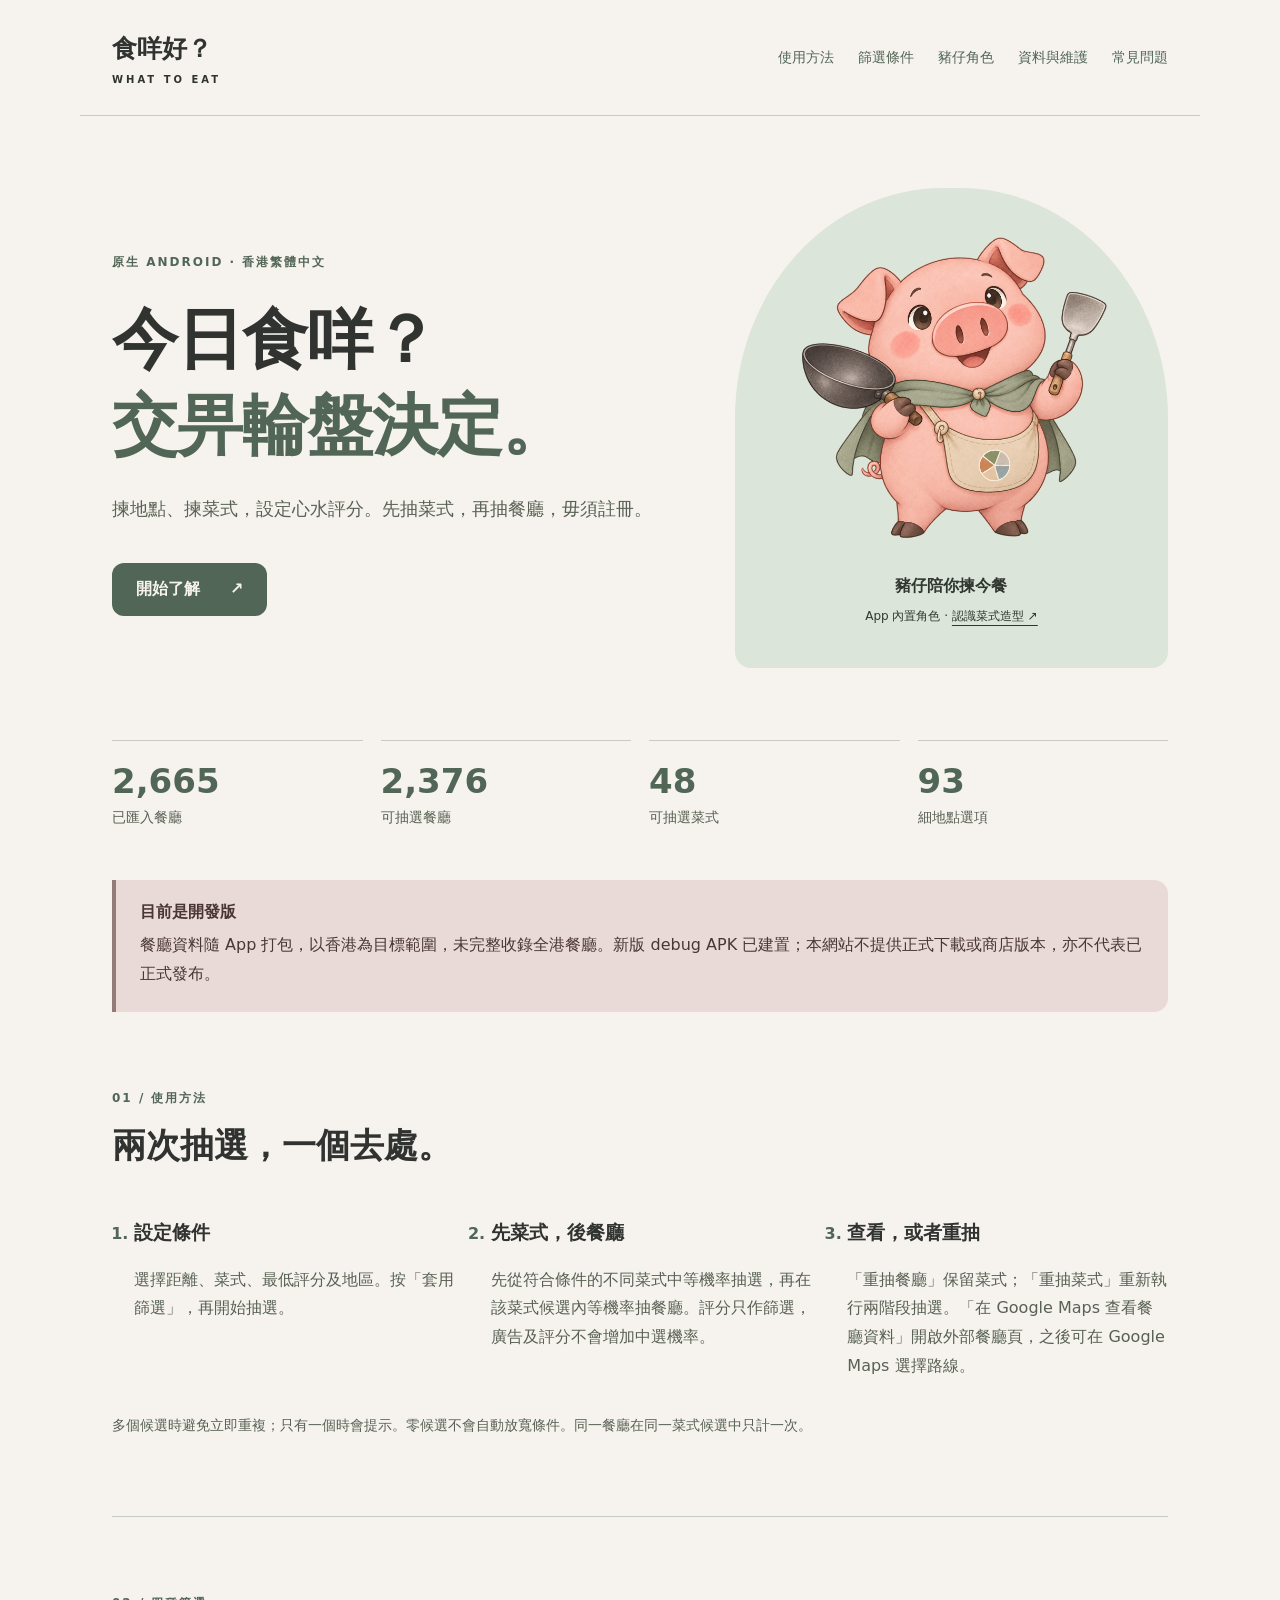
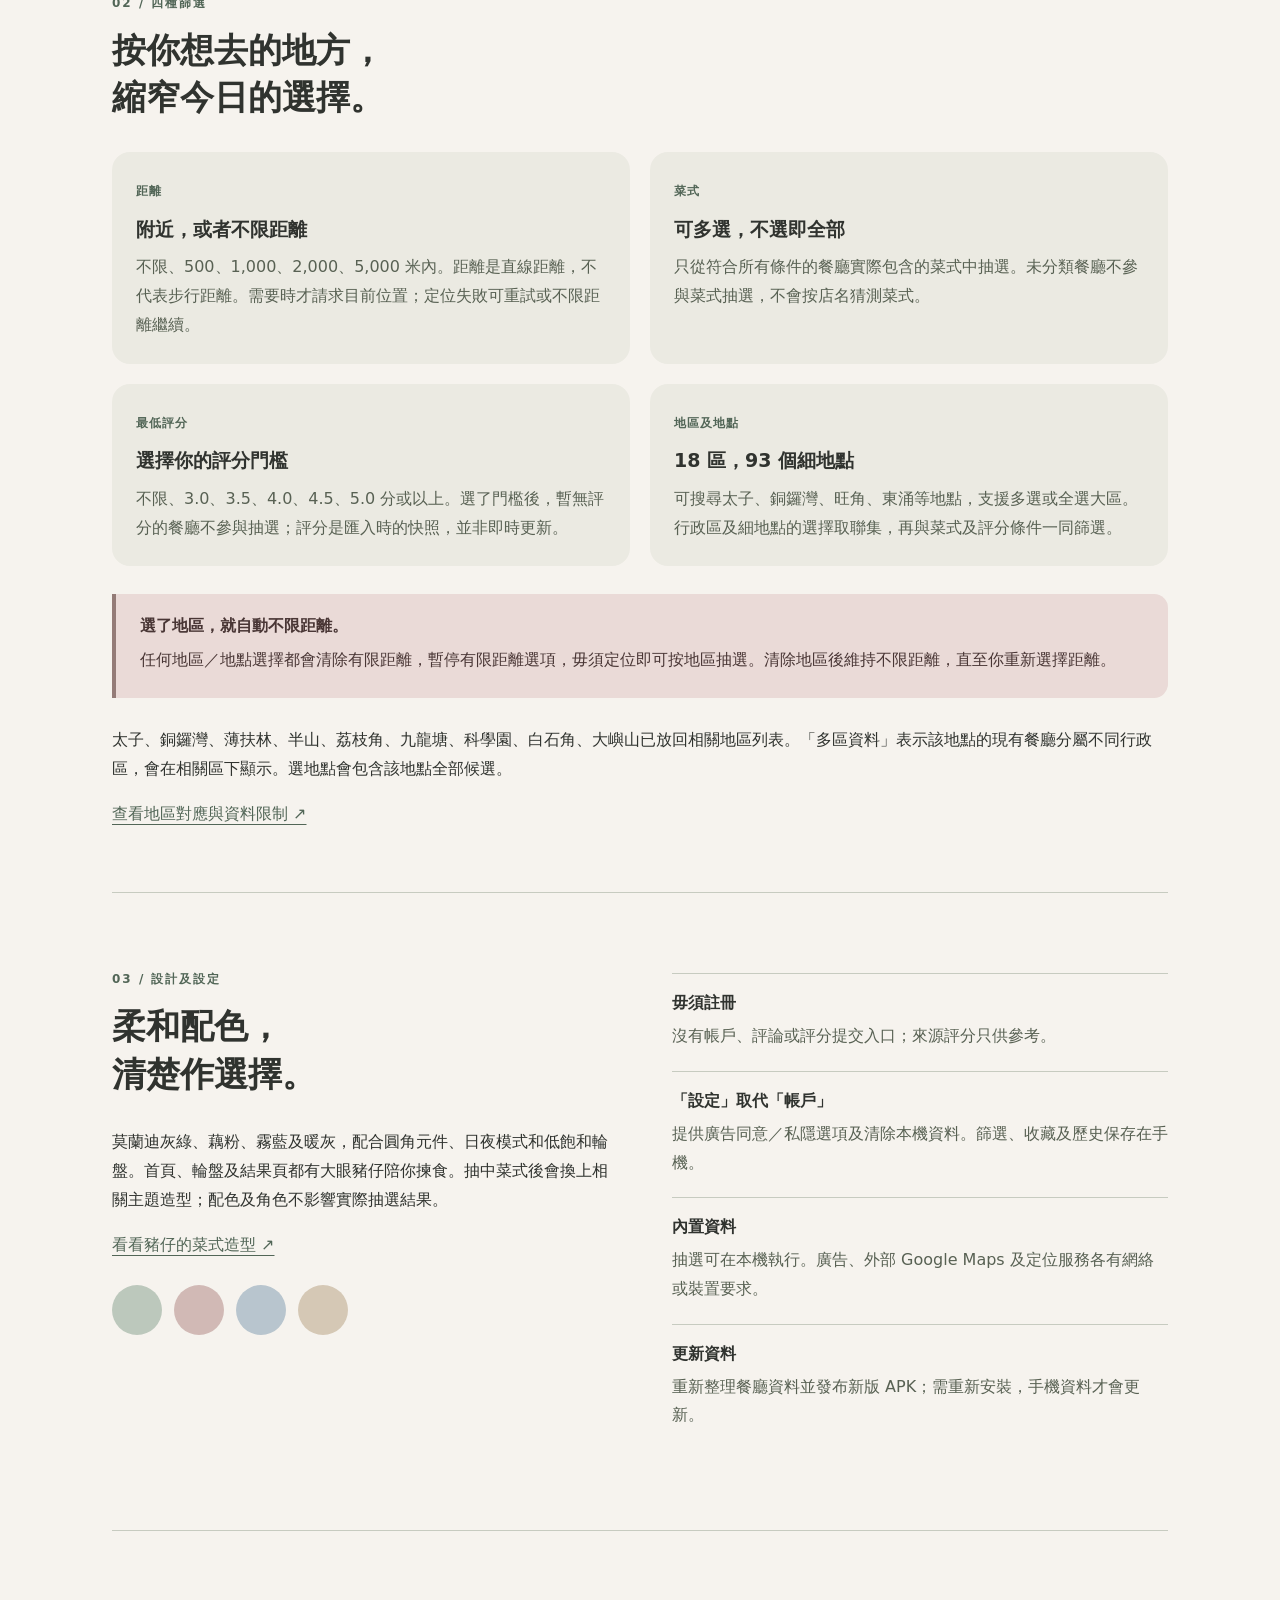
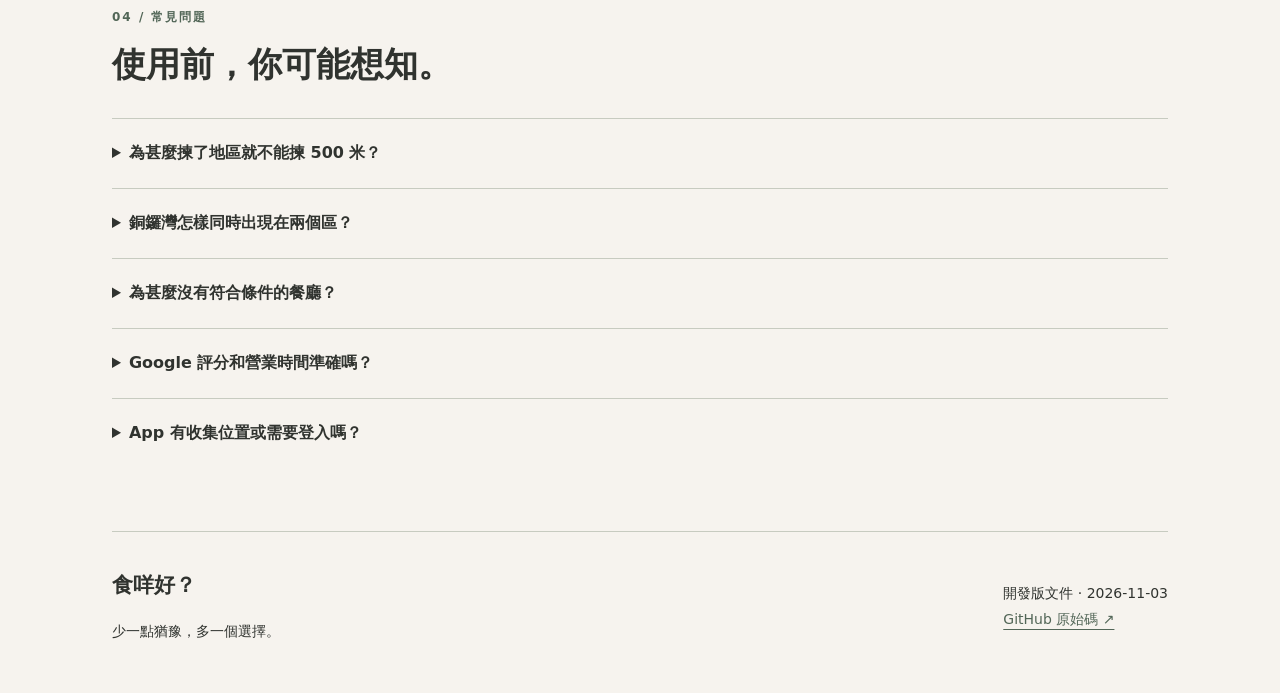
==== docs/index.html @ a0ebd597 "Add cuisine pig mascot and update app documentation site" ====
<!doctype html>
<html lang="zh-HK"><head><meta charset="utf-8"><meta name="viewport" content="width=device-width,initial-scale=1"><meta name="color-scheme" content="light dark"><meta name="description" content="食咩好？Android 餐廳抽選 App：篩選、地區選擇、資料來源與更新指南。"><title>App 使用說明｜食咩好？</title><link rel="stylesheet" href="style.css"></head>
<body><a class="skip" href="#main">跳至內容</a><header><a class="brand" href="index.html">食咩好？<small>WHAT TO EAT</small></a><nav aria-label="主選單"><a href="index.html#guide">使用方法</a><a href="index.html#filters">篩選條件</a><a href="mascot.html">豬仔角色</a><a href="data.html">資料與維護</a><a href="index.html#faq">常見問題</a></nav></header><main id="main"><section class="hero"><div><p class="eyebrow">原生 ANDROID · 香港繁體中文</p><h1>今日食咩？<br><span>交畀輪盤決定。</span></h1><p class="lead">揀地點、揀菜式，設定心水評分。先抽菜式，再抽餐廳，毋須註冊。</p><a class="button" href="#guide">開始了解 <span aria-hidden="true">↗</span></a></div><aside class="illustration"><img class="hero-mascot" src="assets/mascot-base.png" width="1254" height="1254" alt="大眼豬仔披着灰綠披肩，拿着鑊和鑊鏟"><p>豬仔陪你揀今餐</p><small>App 內置角色 · <a href="mascot.html">認識菜式造型 ↗</a></small></aside></section><div class="metrics" aria-label="目前內置資料統計"><div><strong>2,665</strong><span>已匯入餐廳</span></div><div><strong>2,376</strong><span>可抽選餐廳</span></div><div><strong>48</strong><span>可抽選菜式</span></div><div><strong>93</strong><span>細地點選項</span></div></div>
<div class="notice" role="note"><strong>目前是開發版</strong><p>餐廳資料隨 App 打包，以香港為目標範圍，未完整收錄全港餐廳。新版 debug APK 已建置；本網站不提供正式下載或商店版本，亦不代表已正式發布。</p></div>
<section id="guide"><p class="eyebrow">01 / 使用方法</p><h2>兩次抽選，一個去處。</h2><ol class="steps"><li><h3>設定條件</h3><p>選擇距離、菜式、最低評分及地區。按「套用篩選」，再開始抽選。</p></li><li><h3>先菜式，後餐廳</h3><p>先從符合條件的不同菜式中等機率抽選，再在該菜式候選內等機率抽餐廳。評分只作篩選，廣告及評分不會增加中選機率。</p></li><li><h3>查看，或者重抽</h3><p>「重抽餐廳」保留菜式；「重抽菜式」重新執行兩階段抽選。「在 Google Maps 查看餐廳資料」開啟外部餐廳頁，之後可在 Google Maps 選擇路線。</p></li></ol><p class="muted">多個候選時避免立即重複；只有一個時會提示。零候選不會自動放寬條件。同一餐廳在同一菜式候選中只計一次。</p></section>
<section id="filters"><p class="eyebrow">02 / 四種篩選</p><h2>按你想去的地方，<br>縮窄今日的選擇。</h2><div class="cards"><article><span class="tag">距離</span><h3>附近，或者不限距離</h3><p>不限、500、1,000、2,000、5,000 米內。距離是直線距離，不代表步行距離。需要時才請求目前位置；定位失敗可重試或不限距離繼續。</p></article><article><span class="tag">菜式</span><h3>可多選，不選即全部</h3><p>只從符合所有條件的餐廳實際包含的菜式中抽選。未分類餐廳不參與菜式抽選，不會按店名猜測菜式。</p></article><article><span class="tag">最低評分</span><h3>選擇你的評分門檻</h3><p>不限、3.0、3.5、4.0、4.5、5.0 分或以上。選了門檻後，暫無評分的餐廳不參與抽選；評分是匯入時的快照，並非即時更新。</p></article><article><span class="tag">地區及地點</span><h3>18 區，93 個細地點</h3><p>可搜尋太子、銅鑼灣、旺角、東涌等地點，支援多選或全選大區。行政區及細地點的選擇取聯集，再與菜式及評分條件一同篩選。</p></article></div><div class="callout"><strong>選了地區，就自動不限距離。</strong><p>任何地區／地點選擇都會清除有限距離，暫停有限距離選項，毋須定位即可按地區抽選。清除地區後維持不限距離，直至你重新選擇距離。</p></div><p>太子、銅鑼灣、薄扶林、半山、荔枝角、九龍塘、科學園、白石角、大嶼山已放回相關地區列表。「多區資料」表示該地點的現有餐廳分屬不同行政區，會在相關區下顯示。選地點會包含該地點全部候選。</p><a href="data.html#districts">查看地區對應與資料限制 ↗</a></section>
<section class="split"><div><p class="eyebrow">03 / 設計及設定</p><h2>柔和配色，<br>清楚作選擇。</h2><p>莫蘭迪灰綠、藕粉、霧藍及暖灰，配合圓角元件、日夜模式和低飽和輪盤。首頁、輪盤及結果頁都有大眼豬仔陪你揀食。抽中菜式後會換上相關主題造型；配色及角色不影響實際抽選結果。</p><a href="mascot.html">看看豬仔的菜式造型 ↗</a><div class="swatches" aria-label="灰綠、藕粉、霧藍、暖灰配色"><span></span><span></span><span></span><span></span></div></div><dl><dt>毋須註冊</dt><dd>沒有帳戶、評論或評分提交入口；來源評分只供參考。</dd><dt>「設定」取代「帳戶」</dt><dd>提供廣告同意／私隱選項及清除本機資料。篩選、收藏及歷史保存在手機。</dd><dt>內置資料</dt><dd>抽選可在本機執行。廣告、外部 Google Maps 及定位服務各有網絡或裝置要求。</dd><dt>更新資料</dt><dd>重新整理餐廳資料並發布新版 APK；需重新安裝，手機資料才會更新。</dd></dl></section>
<section id="faq"><p class="eyebrow">04 / 常見問題</p><h2>使用前，你可能想知。</h2><details><summary>為甚麼揀了地區就不能揀 500 米？</summary><p>地區選擇代表你想在指定地點找餐廳，未必在目前位置附近。因此 App 自動不限距離；清除所有地區後，可重新選擇有限距離。</p></details><details><summary>銅鑼灣怎樣同時出現在兩個區？</summary><p>行政區按每間餐廳的來源座標及官方邊界分類，地點名稱則保留來源標記。本批銅鑼灣資料在灣仔區及東區均有記錄。選「銅鑼灣」包含兩區中標為該地點的候選；來源座標及標記仍可能有誤。</p></details><details><summary>為甚麼沒有符合條件的餐廳？</summary><p>可調整菜式、評分或地區；沒有選地區時也可調整距離。未分類、明確停業及不符合條件的餐廳不參與抽選，App 不會自行放寬條件。</p></details><details><summary>Google 評分和營業時間準確嗎？</summary><p>評分是來源資料的快照，並非即時評分。營業時間目前未整理，顯示「未知」；未知不等於已關門。明確停業的餐廳不參與抽選。</p></details><details><summary>App 有收集位置或需要登入嗎？</summary><p>毋須登入。有限距離使用裝置目前位置在本機篩選，不傳送到 Supabase。AdMob 及外部 Google Maps 有其自身私隱流程；正式發布前仍需完善營運者、聯絡資料及私隱政策。</p></details></section></main>
<footer><div><strong>食咩好？</strong><p>少一點猶豫，多一個選擇。</p></div><p>開發版文件 · 2026-11-03<br><a href="https://github.com/derekwong713/Android-app---What-to-eat">GitHub 原始碼 ↗</a></p></footer></body></html>
---- docs/style.css ----
:root{color-scheme:light dark;--ink:#30332f;--paper:#f6f3ee;--green:#526657;--muted:#586153;--line:#c7cbc0;--card:#ebeae2;--rose:#eadad7;--rose-ink:#493635}*{box-sizing:border-box}html{scroll-behavior:smooth;scroll-padding-top:28px}body{margin:0;background:var(--paper);color:var(--ink);font-family:system-ui,-apple-system,"Microsoft JhengHei",sans-serif;line-height:1.8}a{color:var(--green);text-underline-offset:5px}header,main,footer{max-width:1120px;margin:auto;padding:0 32px}header{display:flex;align-items:center;justify-content:space-between;gap:24px;padding-top:26px;padding-bottom:26px;border-bottom:1px solid var(--line)}.brand{text-decoration:none;font-size:25px;font-weight:800;color:var(--ink)}.brand small{display:block;font-size:10px;letter-spacing:3px}nav{display:flex;flex-wrap:wrap;gap:24px}nav a{font-size:14px;text-decoration:none}nav a:hover{text-decoration:underline}.hero{display:grid;grid-template-columns:1.3fr 1fr;gap:60px;align-items:center;padding:72px 0}.hero.compact{display:block;max-width:900px;padding-bottom:40px}.eyebrow{font-size:12px;font-weight:700;letter-spacing:2px;color:var(--green)}h1{font-size:clamp(38px,5.5vw,66px);line-height:1.3;letter-spacing:-1px;margin:24px 0}h1 span{color:var(--green)}.lead{max-width:620px;font-size:18px;color:var(--muted)}.button{display:inline-flex;gap:30px;background:var(--green);color:var(--paper);padding:12px 24px;border-radius:12px;text-decoration:none;margin-top:20px;font-weight:600}.illustration{background:#dce5d9;border-radius:48% 48% 16px 16px;padding:38px 20px;text-align:center;color:#303630}.disc{width:220px;height:220px;max-width:100%;margin:auto;border:12px solid #f6f3ee;border-radius:50%;background:conic-gradient(#bcc8bc 0 90deg,#d1b9b5 90deg 180deg,#b8c5ce 180deg 270deg,#d5c8b5 270deg);display:flex;align-items:center;justify-content:center;gap:14px;box-shadow:0 8px 0 #c7cbc0}.disc strong{background:#f6f3ee;border-radius:50%;width:70px;height:70px;font-size:40px}.disc span{font-size:13px;font-weight:700}.illustration p{font-weight:700;margin-bottom:0}.illustration small{font-size:12px}.muted{color:var(--muted);font-size:14px}.notice,.callout{border-left:4px solid #947b77;background:var(--rose);color:var(--rose-ink);padding:18px 24px;border-radius:0 14px 14px 0}.notice p,.callout p{margin:5px 0}.callout{margin:28px 0}.metrics{display:grid;grid-template-columns:repeat(4,1fr);gap:18px;margin:0 0 30px}.metrics>div{border-top:1px solid var(--line);padding:18px 0}.metrics strong{display:block;font-size:34px;line-height:1.3;color:var(--green);font-variant-numeric:tabular-nums}.metrics span{color:var(--muted);font-size:14px}section:not(.hero){padding:64px 0;border-bottom:1px solid var(--line)}h2{font-size:34px;line-height:1.4;margin:12px 0 30px}h3{font-size:19px;line-height:1.5}.steps{display:grid;grid-template-columns:repeat(3,1fr);gap:36px;padding-left:22px}.steps li::marker{color:var(--green);font-weight:800}.steps p{color:var(--muted)}.split{display:grid;grid-template-columns:1fr 1fr;gap:64px}dt{font-weight:700;border-top:1px solid var(--line);padding-top:15px}dd{margin:4px 0 20px;color:var(--muted)}.cards{display:grid;grid-template-columns:repeat(2,minmax(0,1fr));gap:20px}.cards article{background:var(--card);border-radius:18px;padding:24px}.cards h3{margin:10px 0}.cards p{margin:0;color:var(--muted)}.tag{font-size:12px;font-weight:700;color:var(--green);letter-spacing:1px}.workflow{padding-left:24px}.workflow li{padding-left:12px;margin:24px 0}.workflow p{margin:8px 0}pre{background:#2a302a;color:#e2e4db;padding:20px;border-radius:12px;overflow:auto;font-size:13px}code{overflow-wrap:anywhere}pre code{overflow-wrap:normal}.links{display:flex;gap:28px;flex-wrap:wrap;margin-top:20px}details{border-top:1px solid var(--line);padding:20px 0}summary{font-weight:650;cursor:pointer}details p{max-width:850px;color:var(--muted)}details h3{margin-bottom:5px}.table-wrap{overflow:auto}table{width:100%;border-collapse:collapse;text-align:left;margin:22px 0}caption{text-align:left;color:var(--muted);padding-bottom:12px}td,th{border-bottom:1px solid var(--line);padding:14px 16px;vertical-align:top}thead th{background:var(--card)}tbody th{font-weight:600;white-space:nowrap}.swatches{display:flex;gap:12px;margin:26px 0}.swatches span{width:50px;height:50px;border-radius:50%;background:#bcc8bc}.swatches span:nth-child(2){background:#d1b9b5}.swatches span:nth-child(3){background:#b8c5ce}.swatches span:nth-child(4){background:#d5c8b5}footer{display:flex;justify-content:space-between;gap:24px;padding-top:35px;padding-bottom:35px;font-size:14px}footer strong{font-size:21px}a:focus-visible,summary:focus-visible{outline:3px solid var(--green);outline-offset:6px}.skip{position:absolute;left:20px;top:-80px;background:var(--paper);padding:10px}.skip:focus{top:5px}@media(prefers-color-scheme:dark){:root{--ink:#e2e4db;--paper:#1f2420;--green:#b5c7b5;--muted:#bbc4b6;--line:#434b42;--card:#2a302a;--rose:#5c4443;--rose-ink:#eadad7}.button{color:#23382a}}@media(max-width:700px){header,main,footer{padding-left:22px;padding-right:22px}header{align-items:flex-start;flex-direction:column}nav{gap:16px}.hero{grid-template-columns:1fr;padding:40px 0;gap:30px}.illustration{max-width:350px;width:100%;justify-self:center}.steps,.split,.cards{grid-template-columns:1fr;gap:20px}.metrics{grid-template-columns:repeat(2,1fr);gap:12px}section:not(.hero){padding:40px 0}h2{font-size:29px}td,th{padding:12px 8px}footer{flex-wrap:wrap}}@media(prefers-reduced-motion:reduce){html{scroll-behavior:auto}}

.hero-mascot{display:block;width:100%;height:auto;max-width:330px;margin:auto}.illustration a{color:inherit}.mascot-intro{display:grid;grid-template-columns:minmax(220px,.8fr) 1.2fr;gap:48px;align-items:center}.mascot-intro>img{width:100%;height:auto;max-width:400px;justify-self:center}.mascot-gallery{display:grid;grid-template-columns:repeat(3,minmax(0,1fr));gap:20px}.mascot-gallery figure{margin:0;background:var(--card);padding:20px;border-radius:20px}.mascot-gallery img{display:block;width:100%;height:auto}.mascot-gallery figcaption{padding-top:20px}.mascot-gallery strong,.mascot-gallery span{display:block}.mascot-gallery span{color:var(--muted);font-size:14px}@media(max-width:700px){.mascot-intro{grid-template-columns:1fr;gap:20px}.mascot-intro>img{max-width:280px}.mascot-gallery{grid-template-columns:1fr}.mascot-gallery img{max-width:280px;margin:auto}}
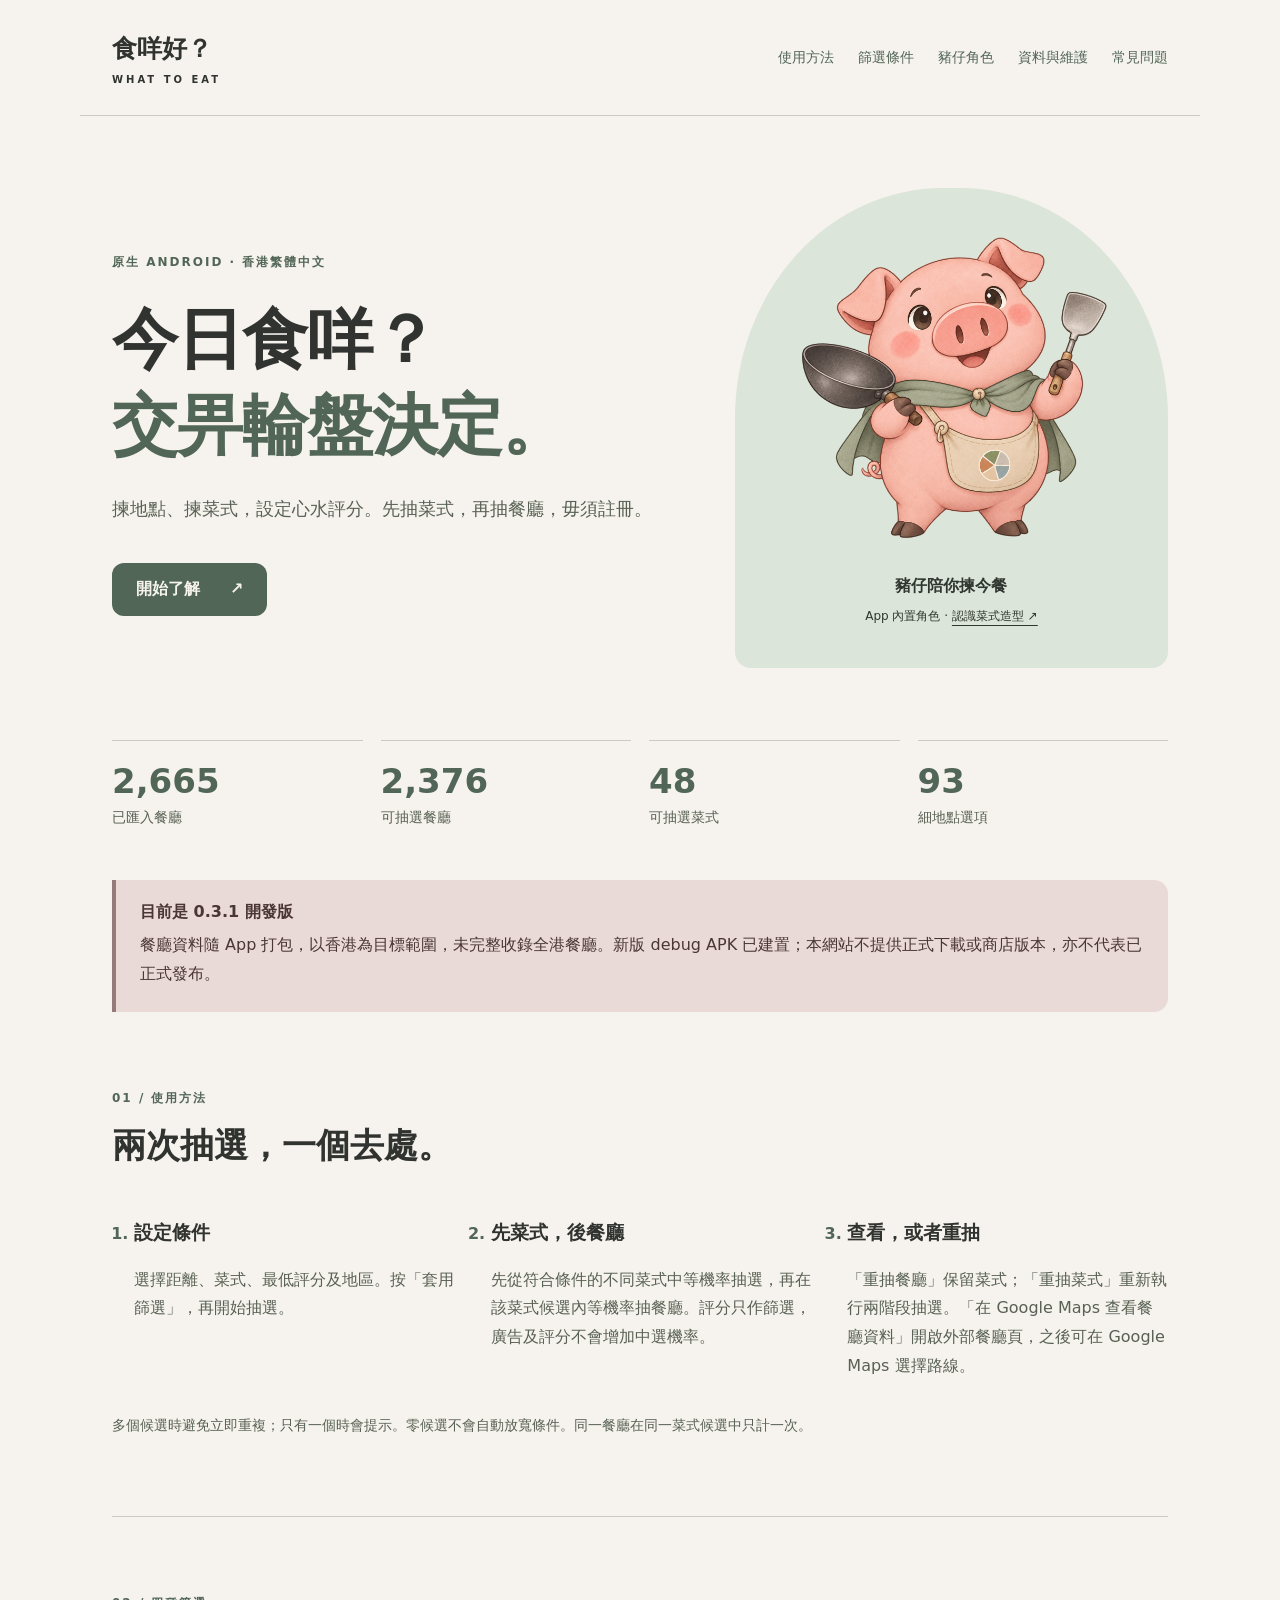
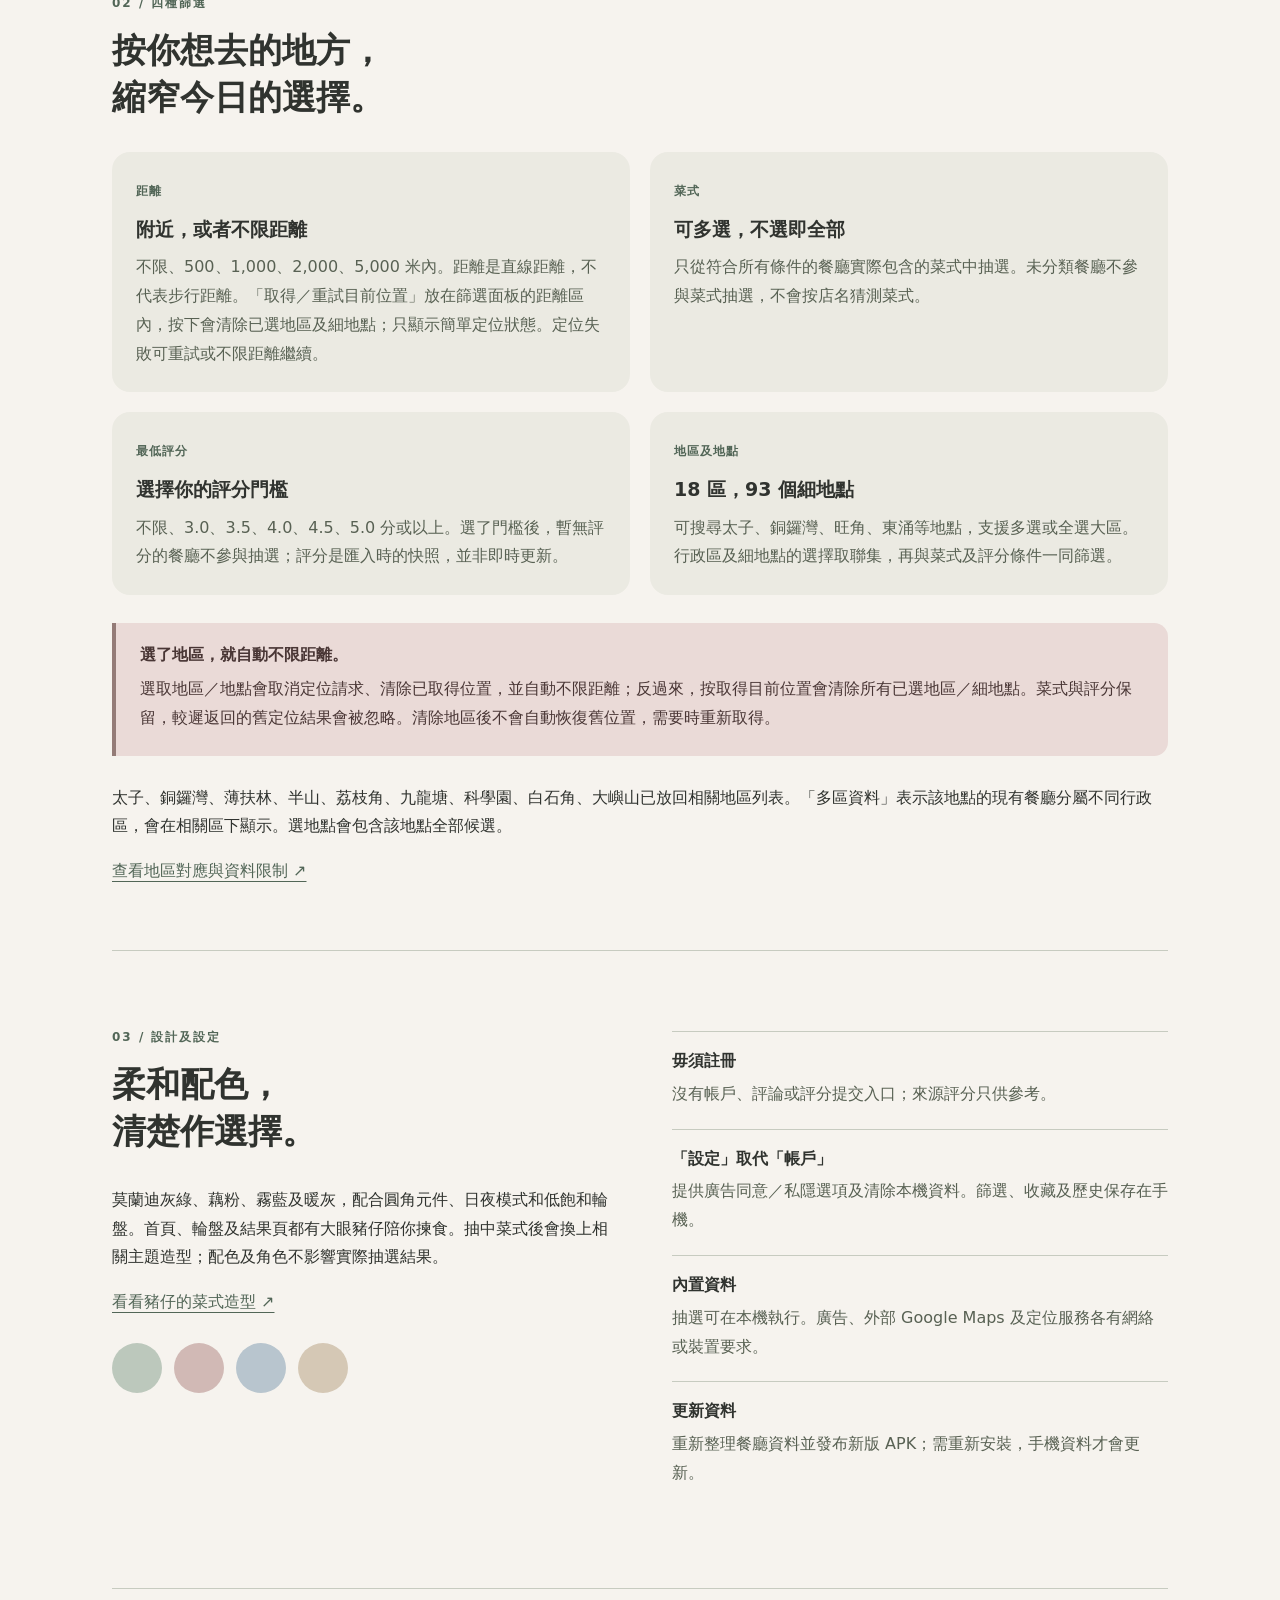
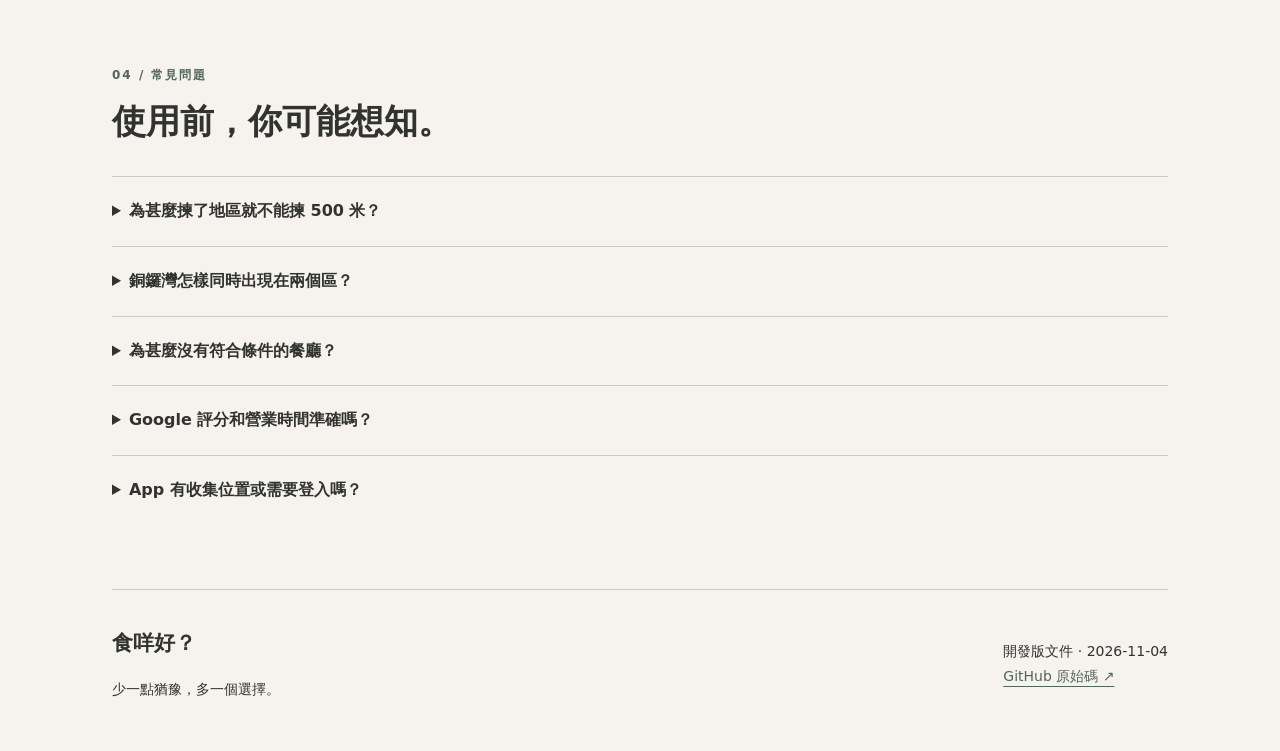
==== commit 26aff09b: "Integrate animated mascots and exclusive location filters with docs" ====
--- a/docs/index.html
+++ b/docs/index.html
@@ -1,9 +1,9 @@
 <!doctype html>
 <html lang="zh-HK"><head><meta charset="utf-8"><meta name="viewport" content="width=device-width,initial-scale=1"><meta name="color-scheme" content="light dark"><meta name="description" content="食咩好？Android 餐廳抽選 App：篩選、地區選擇、資料來源與更新指南。"><title>App 使用說明｜食咩好？</title><link rel="stylesheet" href="style.css"></head>
 <body><a class="skip" href="#main">跳至內容</a><header><a class="brand" href="index.html">食咩好？<small>WHAT TO EAT</small></a><nav aria-label="主選單"><a href="index.html#guide">使用方法</a><a href="index.html#filters">篩選條件</a><a href="mascot.html">豬仔角色</a><a href="data.html">資料與維護</a><a href="index.html#faq">常見問題</a></nav></header><main id="main"><section class="hero"><div><p class="eyebrow">原生 ANDROID · 香港繁體中文</p><h1>今日食咩？<br><span>交畀輪盤決定。</span></h1><p class="lead">揀地點、揀菜式，設定心水評分。先抽菜式，再抽餐廳，毋須註冊。</p><a class="button" href="#guide">開始了解 <span aria-hidden="true">↗</span></a></div><aside class="illustration"><img class="hero-mascot" src="assets/mascot-base.png" width="1254" height="1254" alt="大眼豬仔披着灰綠披肩，拿着鑊和鑊鏟"><p>豬仔陪你揀今餐</p><small>App 內置角色 · <a href="mascot.html">認識菜式造型 ↗</a></small></aside></section><div class="metrics" aria-label="目前內置資料統計"><div><strong>2,665</strong><span>已匯入餐廳</span></div><div><strong>2,376</strong><span>可抽選餐廳</span></div><div><strong>48</strong><span>可抽選菜式</span></div><div><strong>93</strong><span>細地點選項</span></div></div>
-<div class="notice" role="note"><strong>目前是開發版</strong><p>餐廳資料隨 App 打包，以香港為目標範圍，未完整收錄全港餐廳。新版 debug APK 已建置；本網站不提供正式下載或商店版本，亦不代表已正式發布。</p></div>
+<div class="notice" role="note"><strong>目前是 0.3.1 開發版</strong><p>餐廳資料隨 App 打包，以香港為目標範圍，未完整收錄全港餐廳。新版 debug APK 已建置；本網站不提供正式下載或商店版本，亦不代表已正式發布。</p></div>
 <section id="guide"><p class="eyebrow">01 / 使用方法</p><h2>兩次抽選，一個去處。</h2><ol class="steps"><li><h3>設定條件</h3><p>選擇距離、菜式、最低評分及地區。按「套用篩選」，再開始抽選。</p></li><li><h3>先菜式，後餐廳</h3><p>先從符合條件的不同菜式中等機率抽選，再在該菜式候選內等機率抽餐廳。評分只作篩選，廣告及評分不會增加中選機率。</p></li><li><h3>查看，或者重抽</h3><p>「重抽餐廳」保留菜式；「重抽菜式」重新執行兩階段抽選。「在 Google Maps 查看餐廳資料」開啟外部餐廳頁，之後可在 Google Maps 選擇路線。</p></li></ol><p class="muted">多個候選時避免立即重複；只有一個時會提示。零候選不會自動放寬條件。同一餐廳在同一菜式候選中只計一次。</p></section>
-<section id="filters"><p class="eyebrow">02 / 四種篩選</p><h2>按你想去的地方，<br>縮窄今日的選擇。</h2><div class="cards"><article><span class="tag">距離</span><h3>附近，或者不限距離</h3><p>不限、500、1,000、2,000、5,000 米內。距離是直線距離，不代表步行距離。需要時才請求目前位置；定位失敗可重試或不限距離繼續。</p></article><article><span class="tag">菜式</span><h3>可多選，不選即全部</h3><p>只從符合所有條件的餐廳實際包含的菜式中抽選。未分類餐廳不參與菜式抽選，不會按店名猜測菜式。</p></article><article><span class="tag">最低評分</span><h3>選擇你的評分門檻</h3><p>不限、3.0、3.5、4.0、4.5、5.0 分或以上。選了門檻後，暫無評分的餐廳不參與抽選；評分是匯入時的快照，並非即時更新。</p></article><article><span class="tag">地區及地點</span><h3>18 區，93 個細地點</h3><p>可搜尋太子、銅鑼灣、旺角、東涌等地點，支援多選或全選大區。行政區及細地點的選擇取聯集，再與菜式及評分條件一同篩選。</p></article></div><div class="callout"><strong>選了地區，就自動不限距離。</strong><p>任何地區／地點選擇都會清除有限距離，暫停有限距離選項，毋須定位即可按地區抽選。清除地區後維持不限距離，直至你重新選擇距離。</p></div><p>太子、銅鑼灣、薄扶林、半山、荔枝角、九龍塘、科學園、白石角、大嶼山已放回相關地區列表。「多區資料」表示該地點的現有餐廳分屬不同行政區，會在相關區下顯示。選地點會包含該地點全部候選。</p><a href="data.html#districts">查看地區對應與資料限制 ↗</a></section>
+<section id="filters"><p class="eyebrow">02 / 四種篩選</p><h2>按你想去的地方，<br>縮窄今日的選擇。</h2><div class="cards"><article><span class="tag">距離</span><h3>附近，或者不限距離</h3><p>不限、500、1,000、2,000、5,000 米內。距離是直線距離，不代表步行距離。「取得／重試目前位置」放在篩選面板的距離區內，按下會清除已選地區及細地點；只顯示簡單定位狀態。定位失敗可重試或不限距離繼續。</p></article><article><span class="tag">菜式</span><h3>可多選，不選即全部</h3><p>只從符合所有條件的餐廳實際包含的菜式中抽選。未分類餐廳不參與菜式抽選，不會按店名猜測菜式。</p></article><article><span class="tag">最低評分</span><h3>選擇你的評分門檻</h3><p>不限、3.0、3.5、4.0、4.5、5.0 分或以上。選了門檻後，暫無評分的餐廳不參與抽選；評分是匯入時的快照，並非即時更新。</p></article><article><span class="tag">地區及地點</span><h3>18 區，93 個細地點</h3><p>可搜尋太子、銅鑼灣、旺角、東涌等地點，支援多選或全選大區。行政區及細地點的選擇取聯集，再與菜式及評分條件一同篩選。</p></article></div><div class="callout"><strong>選了地區，就自動不限距離。</strong><p>選取地區／地點會取消定位請求、清除已取得位置，並自動不限距離；反過來，按取得目前位置會清除所有已選地區／細地點。菜式與評分保留，較遲返回的舊定位結果會被忽略。清除地區後不會自動恢復舊位置，需要時重新取得。</p></div><p>太子、銅鑼灣、薄扶林、半山、荔枝角、九龍塘、科學園、白石角、大嶼山已放回相關地區列表。「多區資料」表示該地點的現有餐廳分屬不同行政區，會在相關區下顯示。選地點會包含該地點全部候選。</p><a href="data.html#districts">查看地區對應與資料限制 ↗</a></section>
 <section class="split"><div><p class="eyebrow">03 / 設計及設定</p><h2>柔和配色，<br>清楚作選擇。</h2><p>莫蘭迪灰綠、藕粉、霧藍及暖灰，配合圓角元件、日夜模式和低飽和輪盤。首頁、輪盤及結果頁都有大眼豬仔陪你揀食。抽中菜式後會換上相關主題造型；配色及角色不影響實際抽選結果。</p><a href="mascot.html">看看豬仔的菜式造型 ↗</a><div class="swatches" aria-label="灰綠、藕粉、霧藍、暖灰配色"><span></span><span></span><span></span><span></span></div></div><dl><dt>毋須註冊</dt><dd>沒有帳戶、評論或評分提交入口；來源評分只供參考。</dd><dt>「設定」取代「帳戶」</dt><dd>提供廣告同意／私隱選項及清除本機資料。篩選、收藏及歷史保存在手機。</dd><dt>內置資料</dt><dd>抽選可在本機執行。廣告、外部 Google Maps 及定位服務各有網絡或裝置要求。</dd><dt>更新資料</dt><dd>重新整理餐廳資料並發布新版 APK；需重新安裝，手機資料才會更新。</dd></dl></section>
 <section id="faq"><p class="eyebrow">04 / 常見問題</p><h2>使用前，你可能想知。</h2><details><summary>為甚麼揀了地區就不能揀 500 米？</summary><p>地區選擇代表你想在指定地點找餐廳，未必在目前位置附近。因此 App 自動不限距離；清除所有地區後，可重新選擇有限距離。</p></details><details><summary>銅鑼灣怎樣同時出現在兩個區？</summary><p>行政區按每間餐廳的來源座標及官方邊界分類，地點名稱則保留來源標記。本批銅鑼灣資料在灣仔區及東區均有記錄。選「銅鑼灣」包含兩區中標為該地點的候選；來源座標及標記仍可能有誤。</p></details><details><summary>為甚麼沒有符合條件的餐廳？</summary><p>可調整菜式、評分或地區；沒有選地區時也可調整距離。未分類、明確停業及不符合條件的餐廳不參與抽選，App 不會自行放寬條件。</p></details><details><summary>Google 評分和營業時間準確嗎？</summary><p>評分是來源資料的快照，並非即時評分。營業時間目前未整理，顯示「未知」；未知不等於已關門。明確停業的餐廳不參與抽選。</p></details><details><summary>App 有收集位置或需要登入嗎？</summary><p>毋須登入。有限距離使用裝置目前位置在本機篩選，不傳送到 Supabase。AdMob 及外部 Google Maps 有其自身私隱流程；正式發布前仍需完善營運者、聯絡資料及私隱政策。</p></details></section></main>
-<footer><div><strong>食咩好？</strong><p>少一點猶豫，多一個選擇。</p></div><p>開發版文件 · 2026-11-03<br><a href="https://github.com/derekwong713/Android-app---What-to-eat">GitHub 原始碼 ↗</a></p></footer></body></html>
+<footer><div><strong>食咩好？</strong><p>少一點猶豫，多一個選擇。</p></div><p>開發版文件 · 2026-11-04<br><a href="https://github.com/derekwong713/Android-app---What-to-eat">GitHub 原始碼 ↗</a></p></footer></body></html>
--- a/docs/style.css
+++ b/docs/style.css
@@ -1,3 +1,4 @@
 :root{color-scheme:light dark;--ink:#30332f;--paper:#f6f3ee;--green:#526657;--muted:#586153;--line:#c7cbc0;--card:#ebeae2;--rose:#eadad7;--rose-ink:#493635}*{box-sizing:border-box}html{scroll-behavior:smooth;scroll-padding-top:28px}body{margin:0;background:var(--paper);color:var(--ink);font-family:system-ui,-apple-system,"Microsoft JhengHei",sans-serif;line-height:1.8}a{color:var(--green);text-underline-offset:5px}header,main,footer{max-width:1120px;margin:auto;padding:0 32px}header{display:flex;align-items:center;justify-content:space-between;gap:24px;padding-top:26px;padding-bottom:26px;border-bottom:1px solid var(--line)}.brand{text-decoration:none;font-size:25px;font-weight:800;color:var(--ink)}.brand small{display:block;font-size:10px;letter-spacing:3px}nav{display:flex;flex-wrap:wrap;gap:24px}nav a{font-size:14px;text-decoration:none}nav a:hover{text-decoration:underline}.hero{display:grid;grid-template-columns:1.3fr 1fr;gap:60px;align-items:center;padding:72px 0}.hero.compact{display:block;max-width:900px;padding-bottom:40px}.eyebrow{font-size:12px;font-weight:700;letter-spacing:2px;color:var(--green)}h1{font-size:clamp(38px,5.5vw,66px);line-height:1.3;letter-spacing:-1px;margin:24px 0}h1 span{color:var(--green)}.lead{max-width:620px;font-size:18px;color:var(--muted)}.button{display:inline-flex;gap:30px;background:var(--green);color:var(--paper);padding:12px 24px;border-radius:12px;text-decoration:none;margin-top:20px;font-weight:600}.illustration{background:#dce5d9;border-radius:48% 48% 16px 16px;padding:38px 20px;text-align:center;color:#303630}.disc{width:220px;height:220px;max-width:100%;margin:auto;border:12px solid #f6f3ee;border-radius:50%;background:conic-gradient(#bcc8bc 0 90deg,#d1b9b5 90deg 180deg,#b8c5ce 180deg 270deg,#d5c8b5 270deg);display:flex;align-items:center;justify-content:center;gap:14px;box-shadow:0 8px 0 #c7cbc0}.disc strong{background:#f6f3ee;border-radius:50%;width:70px;height:70px;font-size:40px}.disc span{font-size:13px;font-weight:700}.illustration p{font-weight:700;margin-bottom:0}.illustration small{font-size:12px}.muted{color:var(--muted);font-size:14px}.notice,.callout{border-left:4px solid #947b77;background:var(--rose);color:var(--rose-ink);padding:18px 24px;border-radius:0 14px 14px 0}.notice p,.callout p{margin:5px 0}.callout{margin:28px 0}.metrics{display:grid;grid-template-columns:repeat(4,1fr);gap:18px;margin:0 0 30px}.metrics>div{border-top:1px solid var(--line);padding:18px 0}.metrics strong{display:block;font-size:34px;line-height:1.3;color:var(--green);font-variant-numeric:tabular-nums}.metrics span{color:var(--muted);font-size:14px}section:not(.hero){padding:64px 0;border-bottom:1px solid var(--line)}h2{font-size:34px;line-height:1.4;margin:12px 0 30px}h3{font-size:19px;line-height:1.5}.steps{display:grid;grid-template-columns:repeat(3,1fr);gap:36px;padding-left:22px}.steps li::marker{color:var(--green);font-weight:800}.steps p{color:var(--muted)}.split{display:grid;grid-template-columns:1fr 1fr;gap:64px}dt{font-weight:700;border-top:1px solid var(--line);padding-top:15px}dd{margin:4px 0 20px;color:var(--muted)}.cards{display:grid;grid-template-columns:repeat(2,minmax(0,1fr));gap:20px}.cards article{background:var(--card);border-radius:18px;padding:24px}.cards h3{margin:10px 0}.cards p{margin:0;color:var(--muted)}.tag{font-size:12px;font-weight:700;color:var(--green);letter-spacing:1px}.workflow{padding-left:24px}.workflow li{padding-left:12px;margin:24px 0}.workflow p{margin:8px 0}pre{background:#2a302a;color:#e2e4db;padding:20px;border-radius:12px;overflow:auto;font-size:13px}code{overflow-wrap:anywhere}pre code{overflow-wrap:normal}.links{display:flex;gap:28px;flex-wrap:wrap;margin-top:20px}details{border-top:1px solid var(--line);padding:20px 0}summary{font-weight:650;cursor:pointer}details p{max-width:850px;color:var(--muted)}details h3{margin-bottom:5px}.table-wrap{overflow:auto}table{width:100%;border-collapse:collapse;text-align:left;margin:22px 0}caption{text-align:left;color:var(--muted);padding-bottom:12px}td,th{border-bottom:1px solid var(--line);padding:14px 16px;vertical-align:top}thead th{background:var(--card)}tbody th{font-weight:600;white-space:nowrap}.swatches{display:flex;gap:12px;margin:26px 0}.swatches span{width:50px;height:50px;border-radius:50%;background:#bcc8bc}.swatches span:nth-child(2){background:#d1b9b5}.swatches span:nth-child(3){background:#b8c5ce}.swatches span:nth-child(4){background:#d5c8b5}footer{display:flex;justify-content:space-between;gap:24px;padding-top:35px;padding-bottom:35px;font-size:14px}footer strong{font-size:21px}a:focus-visible,summary:focus-visible{outline:3px solid var(--green);outline-offset:6px}.skip{position:absolute;left:20px;top:-80px;background:var(--paper);padding:10px}.skip:focus{top:5px}@media(prefers-color-scheme:dark){:root{--ink:#e2e4db;--paper:#1f2420;--green:#b5c7b5;--muted:#bbc4b6;--line:#434b42;--card:#2a302a;--rose:#5c4443;--rose-ink:#eadad7}.button{color:#23382a}}@media(max-width:700px){header,main,footer{padding-left:22px;padding-right:22px}header{align-items:flex-start;flex-direction:column}nav{gap:16px}.hero{grid-template-columns:1fr;padding:40px 0;gap:30px}.illustration{max-width:350px;width:100%;justify-self:center}.steps,.split,.cards{grid-template-columns:1fr;gap:20px}.metrics{grid-template-columns:repeat(2,1fr);gap:12px}section:not(.hero){padding:40px 0}h2{font-size:29px}td,th{padding:12px 8px}footer{flex-wrap:wrap}}@media(prefers-reduced-motion:reduce){html{scroll-behavior:auto}}
 
 .hero-mascot{display:block;width:100%;height:auto;max-width:330px;margin:auto}.illustration a{color:inherit}.mascot-intro{display:grid;grid-template-columns:minmax(220px,.8fr) 1.2fr;gap:48px;align-items:center}.mascot-intro>img{width:100%;height:auto;max-width:400px;justify-self:center}.mascot-gallery{display:grid;grid-template-columns:repeat(3,minmax(0,1fr));gap:20px}.mascot-gallery figure{margin:0;background:var(--card);padding:20px;border-radius:20px}.mascot-gallery img{display:block;width:100%;height:auto}.mascot-gallery figcaption{padding-top:20px}.mascot-gallery strong,.mascot-gallery span{display:block}.mascot-gallery span{color:var(--muted);font-size:14px}@media(max-width:700px){.mascot-intro{grid-template-columns:1fr;gap:20px}.mascot-intro>img{max-width:280px}.mascot-gallery{grid-template-columns:1fr}.mascot-gallery img{max-width:280px;margin:auto}}
+.motion-controls{display:flex;gap:12px;align-items:center;flex-wrap:wrap;margin:24px 0}.motion-controls select,.motion-controls button{font:inherit;color:var(--ink);background:var(--paper);border:1px solid var(--line);border-radius:24px;padding:10px 16px;max-width:100%}.motion-controls button{cursor:pointer}.motion-controls button:disabled{opacity:.55;cursor:wait}.motion-controls select:focus-visible,.motion-controls button:focus-visible{outline:3px solid var(--green);outline-offset:4px}#motion-canvas{display:block;width:min(340px,100%);height:auto;aspect-ratio:1;background:var(--card);border-radius:24px;margin:20px auto}
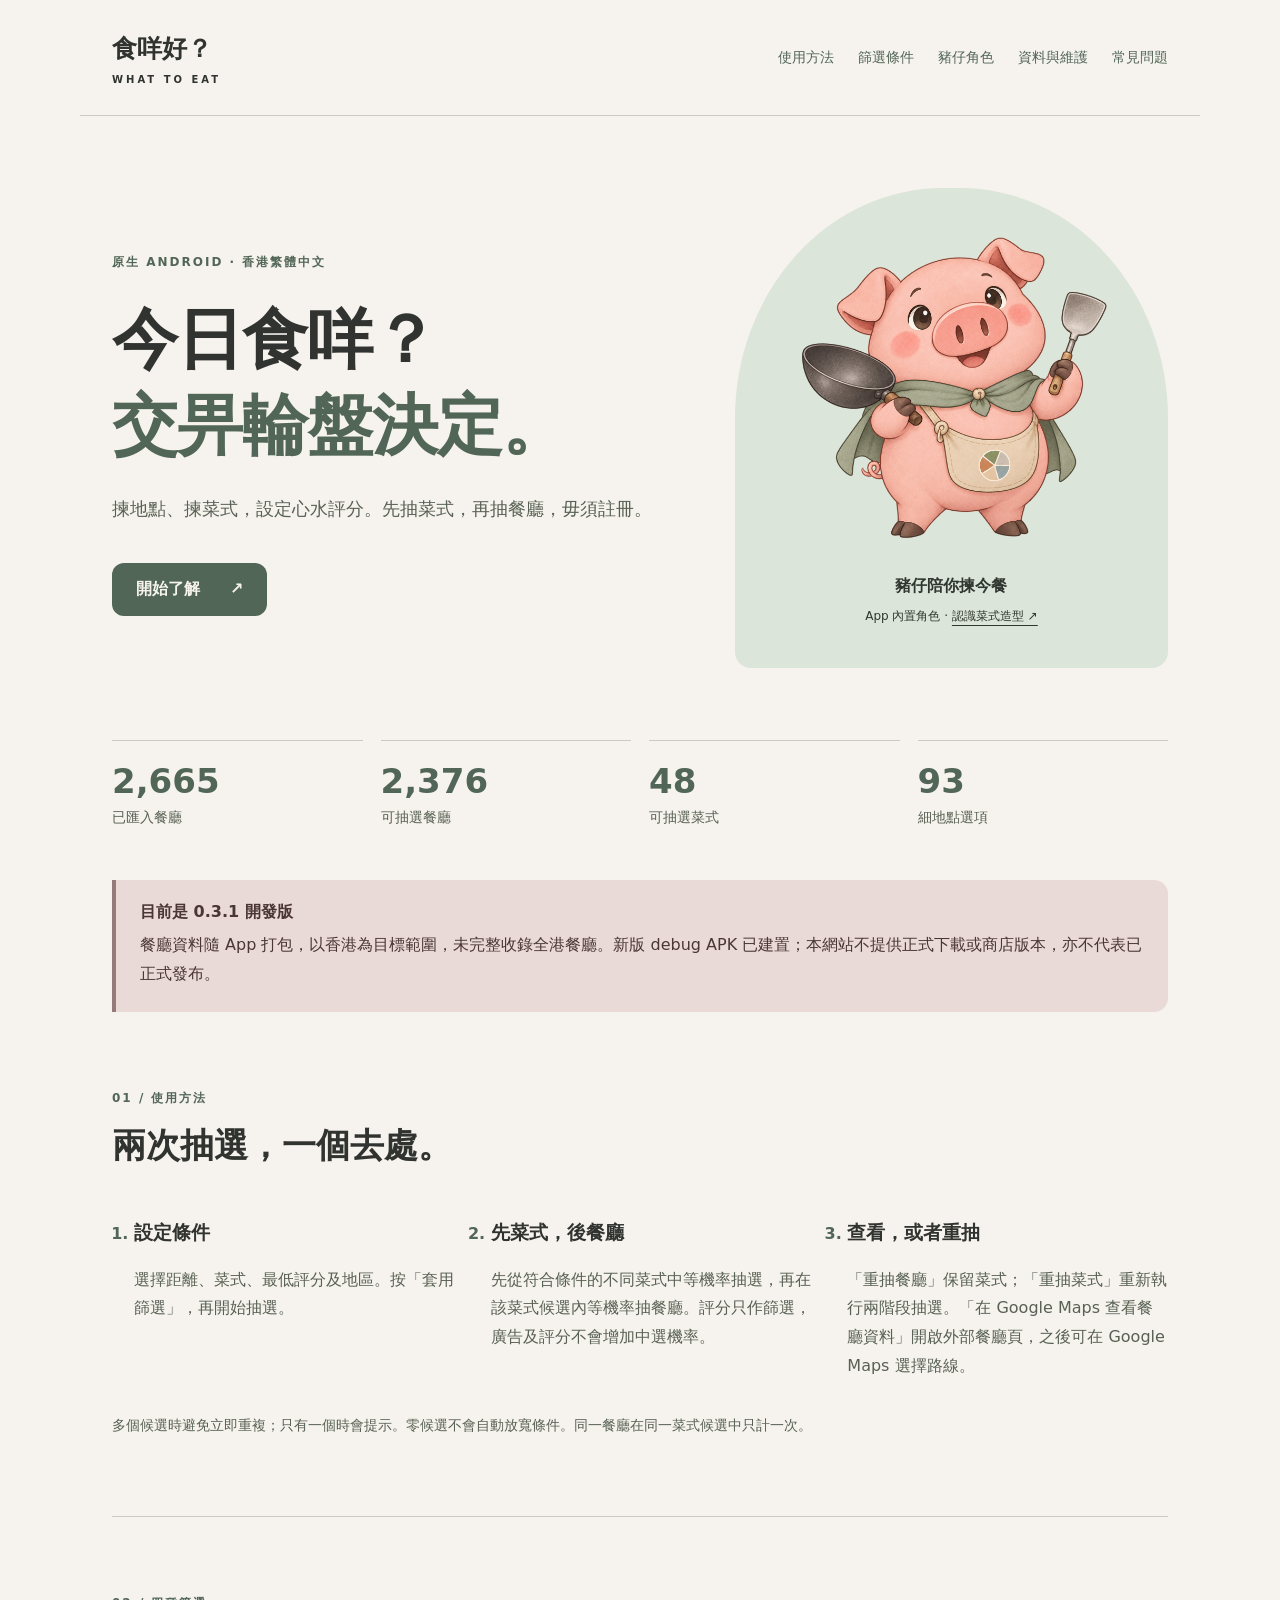
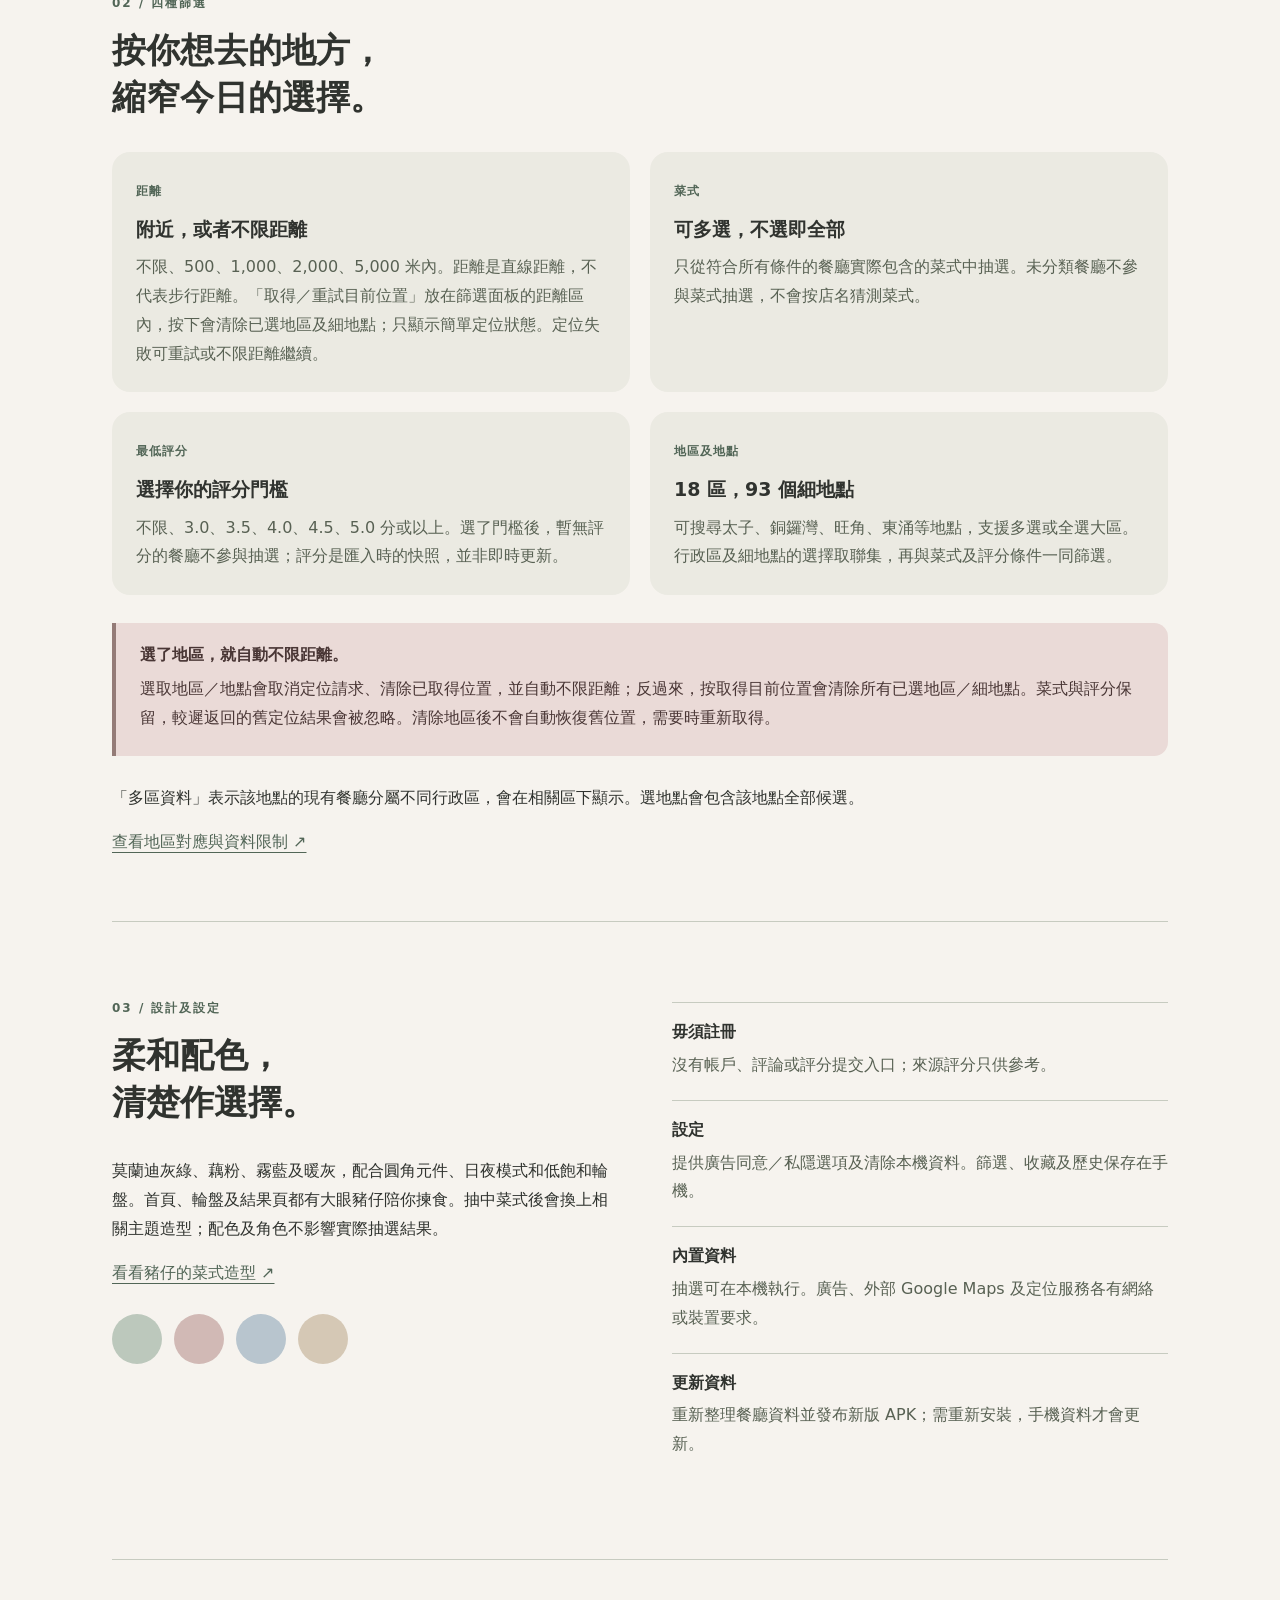
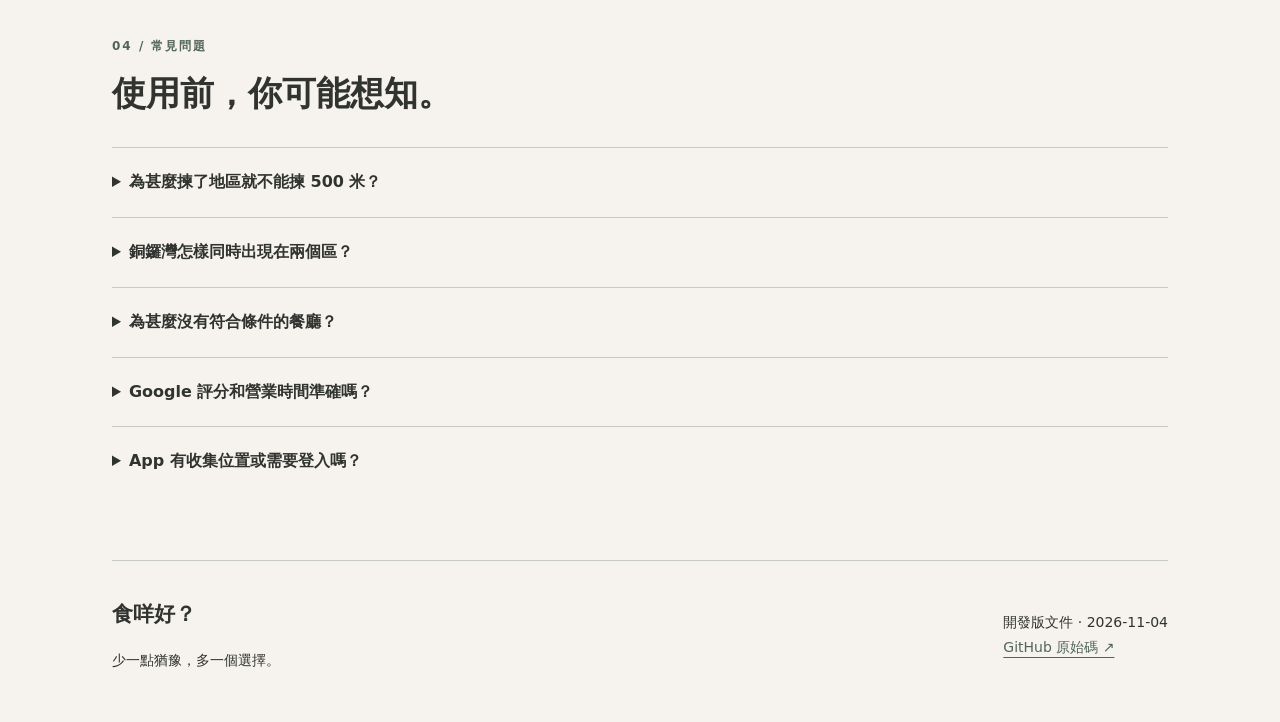
==== commit 3ce995bf: "Simplify website region and settings copy" ====
--- a/docs/index.html
+++ b/docs/index.html
@@ -1,9 +1,9 @@
 <!doctype html>
-<html lang="zh-HK"><head><meta charset="utf-8"><meta name="viewport" content="width=device-width,initial-scale=1"><meta name="color-scheme" content="light dark"><meta name="description" content="食咩好？Android 餐廳抽選 App：篩選、地區選擇、資料來源與更新指南。"><title>App 使用說明｜食咩好？</title><link rel="stylesheet" href="style.css"></head>
+<html lang="zh-HK"><head><meta charset="utf-8"><meta name="viewport" content="width=device-width,initial-scale=1"><meta name="color-scheme" content="light dark"><meta name="description" content="食咩好？Android 餐廳抽選 App：篩選、地區選擇、資料來源與更新指南。"><title>App 使用說明｜食咩好？</title><link rel="stylesheet" href="style.css?v=0.3.1"></head>
 <body><a class="skip" href="#main">跳至內容</a><header><a class="brand" href="index.html">食咩好？<small>WHAT TO EAT</small></a><nav aria-label="主選單"><a href="index.html#guide">使用方法</a><a href="index.html#filters">篩選條件</a><a href="mascot.html">豬仔角色</a><a href="data.html">資料與維護</a><a href="index.html#faq">常見問題</a></nav></header><main id="main"><section class="hero"><div><p class="eyebrow">原生 ANDROID · 香港繁體中文</p><h1>今日食咩？<br><span>交畀輪盤決定。</span></h1><p class="lead">揀地點、揀菜式，設定心水評分。先抽菜式，再抽餐廳，毋須註冊。</p><a class="button" href="#guide">開始了解 <span aria-hidden="true">↗</span></a></div><aside class="illustration"><img class="hero-mascot" src="assets/mascot-base.png" width="1254" height="1254" alt="大眼豬仔披着灰綠披肩，拿着鑊和鑊鏟"><p>豬仔陪你揀今餐</p><small>App 內置角色 · <a href="mascot.html">認識菜式造型 ↗</a></small></aside></section><div class="metrics" aria-label="目前內置資料統計"><div><strong>2,665</strong><span>已匯入餐廳</span></div><div><strong>2,376</strong><span>可抽選餐廳</span></div><div><strong>48</strong><span>可抽選菜式</span></div><div><strong>93</strong><span>細地點選項</span></div></div>
 <div class="notice" role="note"><strong>目前是 0.3.1 開發版</strong><p>餐廳資料隨 App 打包，以香港為目標範圍，未完整收錄全港餐廳。新版 debug APK 已建置；本網站不提供正式下載或商店版本，亦不代表已正式發布。</p></div>
 <section id="guide"><p class="eyebrow">01 / 使用方法</p><h2>兩次抽選，一個去處。</h2><ol class="steps"><li><h3>設定條件</h3><p>選擇距離、菜式、最低評分及地區。按「套用篩選」，再開始抽選。</p></li><li><h3>先菜式，後餐廳</h3><p>先從符合條件的不同菜式中等機率抽選，再在該菜式候選內等機率抽餐廳。評分只作篩選，廣告及評分不會增加中選機率。</p></li><li><h3>查看，或者重抽</h3><p>「重抽餐廳」保留菜式；「重抽菜式」重新執行兩階段抽選。「在 Google Maps 查看餐廳資料」開啟外部餐廳頁，之後可在 Google Maps 選擇路線。</p></li></ol><p class="muted">多個候選時避免立即重複；只有一個時會提示。零候選不會自動放寬條件。同一餐廳在同一菜式候選中只計一次。</p></section>
-<section id="filters"><p class="eyebrow">02 / 四種篩選</p><h2>按你想去的地方，<br>縮窄今日的選擇。</h2><div class="cards"><article><span class="tag">距離</span><h3>附近，或者不限距離</h3><p>不限、500、1,000、2,000、5,000 米內。距離是直線距離，不代表步行距離。「取得／重試目前位置」放在篩選面板的距離區內，按下會清除已選地區及細地點；只顯示簡單定位狀態。定位失敗可重試或不限距離繼續。</p></article><article><span class="tag">菜式</span><h3>可多選，不選即全部</h3><p>只從符合所有條件的餐廳實際包含的菜式中抽選。未分類餐廳不參與菜式抽選，不會按店名猜測菜式。</p></article><article><span class="tag">最低評分</span><h3>選擇你的評分門檻</h3><p>不限、3.0、3.5、4.0、4.5、5.0 分或以上。選了門檻後，暫無評分的餐廳不參與抽選；評分是匯入時的快照，並非即時更新。</p></article><article><span class="tag">地區及地點</span><h3>18 區，93 個細地點</h3><p>可搜尋太子、銅鑼灣、旺角、東涌等地點，支援多選或全選大區。行政區及細地點的選擇取聯集，再與菜式及評分條件一同篩選。</p></article></div><div class="callout"><strong>選了地區，就自動不限距離。</strong><p>選取地區／地點會取消定位請求、清除已取得位置，並自動不限距離；反過來，按取得目前位置會清除所有已選地區／細地點。菜式與評分保留，較遲返回的舊定位結果會被忽略。清除地區後不會自動恢復舊位置，需要時重新取得。</p></div><p>太子、銅鑼灣、薄扶林、半山、荔枝角、九龍塘、科學園、白石角、大嶼山已放回相關地區列表。「多區資料」表示該地點的現有餐廳分屬不同行政區，會在相關區下顯示。選地點會包含該地點全部候選。</p><a href="data.html#districts">查看地區對應與資料限制 ↗</a></section>
-<section class="split"><div><p class="eyebrow">03 / 設計及設定</p><h2>柔和配色，<br>清楚作選擇。</h2><p>莫蘭迪灰綠、藕粉、霧藍及暖灰，配合圓角元件、日夜模式和低飽和輪盤。首頁、輪盤及結果頁都有大眼豬仔陪你揀食。抽中菜式後會換上相關主題造型；配色及角色不影響實際抽選結果。</p><a href="mascot.html">看看豬仔的菜式造型 ↗</a><div class="swatches" aria-label="灰綠、藕粉、霧藍、暖灰配色"><span></span><span></span><span></span><span></span></div></div><dl><dt>毋須註冊</dt><dd>沒有帳戶、評論或評分提交入口；來源評分只供參考。</dd><dt>「設定」取代「帳戶」</dt><dd>提供廣告同意／私隱選項及清除本機資料。篩選、收藏及歷史保存在手機。</dd><dt>內置資料</dt><dd>抽選可在本機執行。廣告、外部 Google Maps 及定位服務各有網絡或裝置要求。</dd><dt>更新資料</dt><dd>重新整理餐廳資料並發布新版 APK；需重新安裝，手機資料才會更新。</dd></dl></section>
+<section id="filters"><p class="eyebrow">02 / 四種篩選</p><h2>按你想去的地方，<br>縮窄今日的選擇。</h2><div class="cards"><article><span class="tag">距離</span><h3>附近，或者不限距離</h3><p>不限、500、1,000、2,000、5,000 米內。距離是直線距離，不代表步行距離。「取得／重試目前位置」放在篩選面板的距離區內，按下會清除已選地區及細地點；只顯示簡單定位狀態。定位失敗可重試或不限距離繼續。</p></article><article><span class="tag">菜式</span><h3>可多選，不選即全部</h3><p>只從符合所有條件的餐廳實際包含的菜式中抽選。未分類餐廳不參與菜式抽選，不會按店名猜測菜式。</p></article><article><span class="tag">最低評分</span><h3>選擇你的評分門檻</h3><p>不限、3.0、3.5、4.0、4.5、5.0 分或以上。選了門檻後，暫無評分的餐廳不參與抽選；評分是匯入時的快照，並非即時更新。</p></article><article><span class="tag">地區及地點</span><h3>18 區，93 個細地點</h3><p>可搜尋太子、銅鑼灣、旺角、東涌等地點，支援多選或全選大區。行政區及細地點的選擇取聯集，再與菜式及評分條件一同篩選。</p></article></div><div class="callout"><strong>選了地區，就自動不限距離。</strong><p>選取地區／地點會取消定位請求、清除已取得位置，並自動不限距離；反過來，按取得目前位置會清除所有已選地區／細地點。菜式與評分保留，較遲返回的舊定位結果會被忽略。清除地區後不會自動恢復舊位置，需要時重新取得。</p></div><p>「多區資料」表示該地點的現有餐廳分屬不同行政區，會在相關區下顯示。選地點會包含該地點全部候選。</p><a href="data.html#districts">查看地區對應與資料限制 ↗</a></section>
+<section class="split"><div><p class="eyebrow">03 / 設計及設定</p><h2>柔和配色，<br>清楚作選擇。</h2><p>莫蘭迪灰綠、藕粉、霧藍及暖灰，配合圓角元件、日夜模式和低飽和輪盤。首頁、輪盤及結果頁都有大眼豬仔陪你揀食。抽中菜式後會換上相關主題造型；配色及角色不影響實際抽選結果。</p><a href="mascot.html">看看豬仔的菜式造型 ↗</a><div class="swatches" aria-label="灰綠、藕粉、霧藍、暖灰配色"><span></span><span></span><span></span><span></span></div></div><dl><dt>毋須註冊</dt><dd>沒有帳戶、評論或評分提交入口；來源評分只供參考。</dd><dt>設定</dt><dd>提供廣告同意／私隱選項及清除本機資料。篩選、收藏及歷史保存在手機。</dd><dt>內置資料</dt><dd>抽選可在本機執行。廣告、外部 Google Maps 及定位服務各有網絡或裝置要求。</dd><dt>更新資料</dt><dd>重新整理餐廳資料並發布新版 APK；需重新安裝，手機資料才會更新。</dd></dl></section>
 <section id="faq"><p class="eyebrow">04 / 常見問題</p><h2>使用前，你可能想知。</h2><details><summary>為甚麼揀了地區就不能揀 500 米？</summary><p>地區選擇代表你想在指定地點找餐廳，未必在目前位置附近。因此 App 自動不限距離；清除所有地區後，可重新選擇有限距離。</p></details><details><summary>銅鑼灣怎樣同時出現在兩個區？</summary><p>行政區按每間餐廳的來源座標及官方邊界分類，地點名稱則保留來源標記。本批銅鑼灣資料在灣仔區及東區均有記錄。選「銅鑼灣」包含兩區中標為該地點的候選；來源座標及標記仍可能有誤。</p></details><details><summary>為甚麼沒有符合條件的餐廳？</summary><p>可調整菜式、評分或地區；沒有選地區時也可調整距離。未分類、明確停業及不符合條件的餐廳不參與抽選，App 不會自行放寬條件。</p></details><details><summary>Google 評分和營業時間準確嗎？</summary><p>評分是來源資料的快照，並非即時評分。營業時間目前未整理，顯示「未知」；未知不等於已關門。明確停業的餐廳不參與抽選。</p></details><details><summary>App 有收集位置或需要登入嗎？</summary><p>毋須登入。有限距離使用裝置目前位置在本機篩選，不傳送到 Supabase。AdMob 及外部 Google Maps 有其自身私隱流程；正式發布前仍需完善營運者、聯絡資料及私隱政策。</p></details></section></main>
 <footer><div><strong>食咩好？</strong><p>少一點猶豫，多一個選擇。</p></div><p>開發版文件 · 2026-11-04<br><a href="https://github.com/derekwong713/Android-app---What-to-eat">GitHub 原始碼 ↗</a></p></footer></body></html>
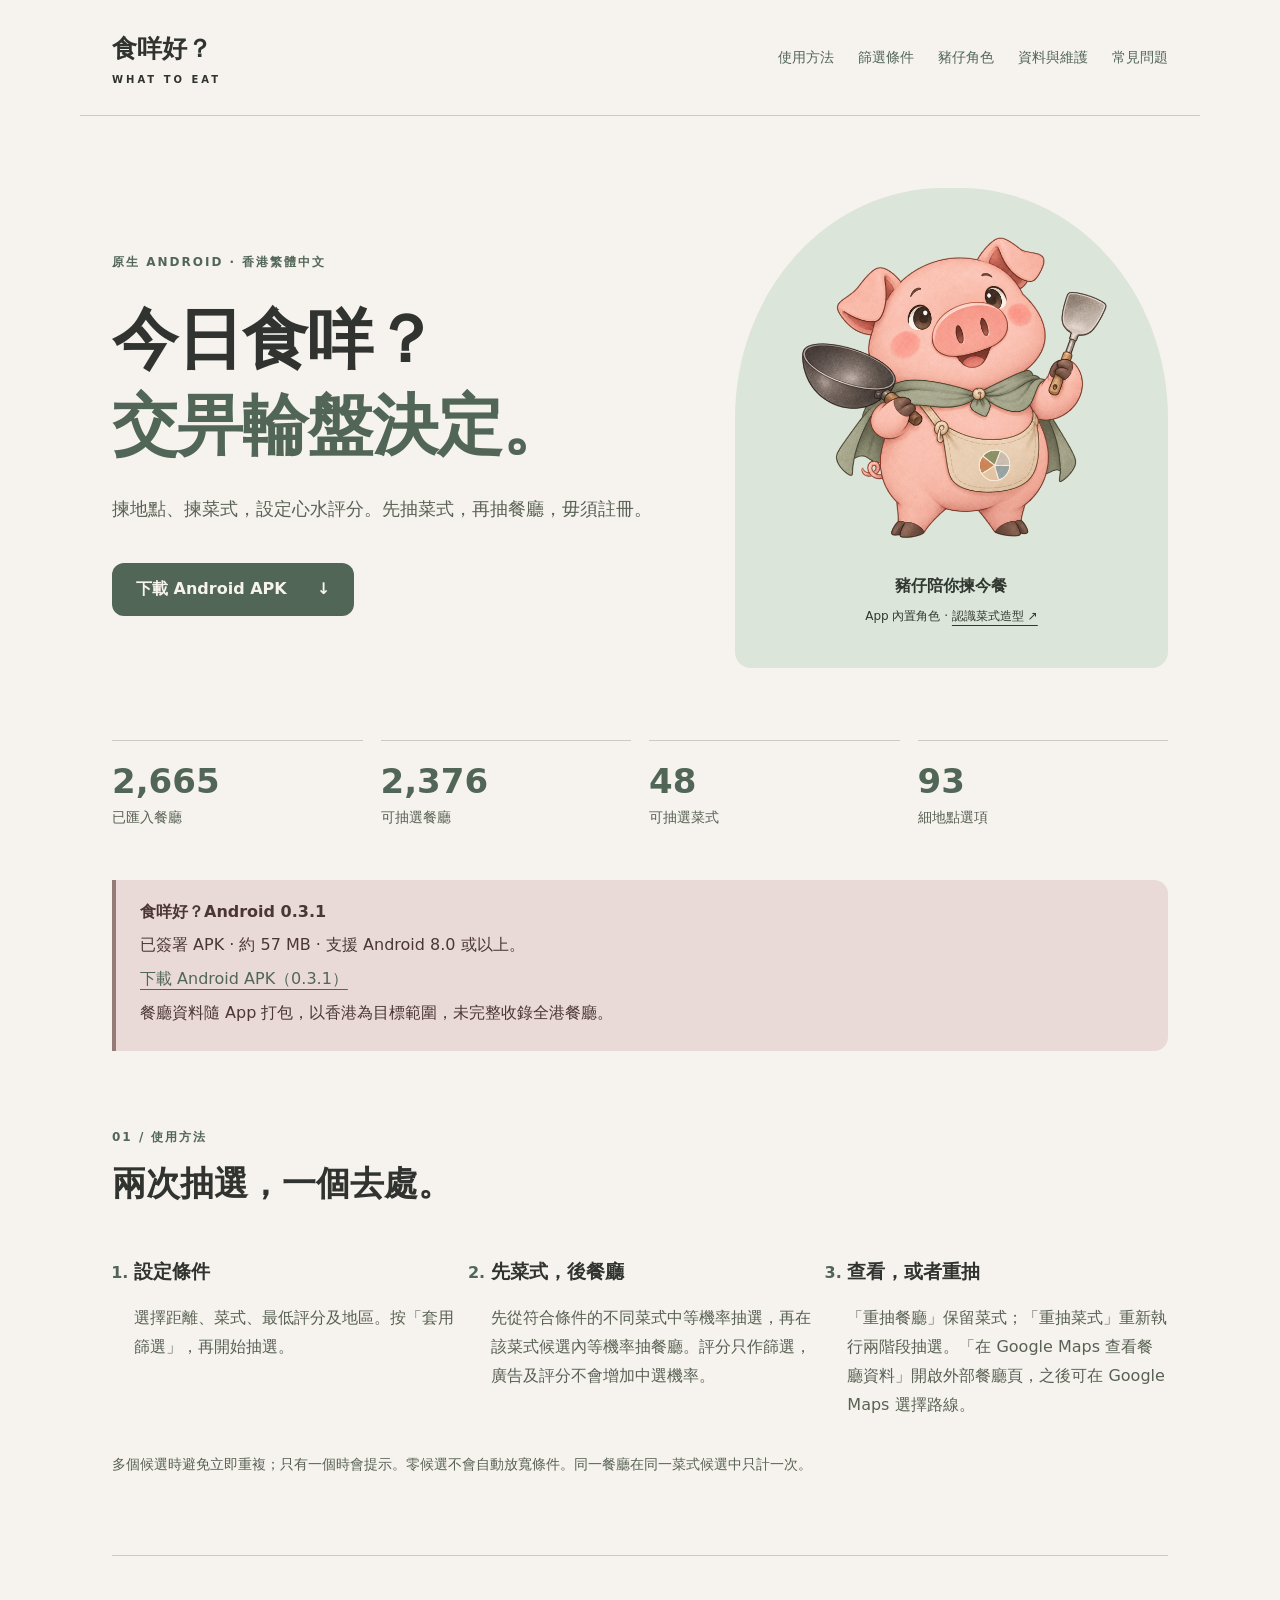
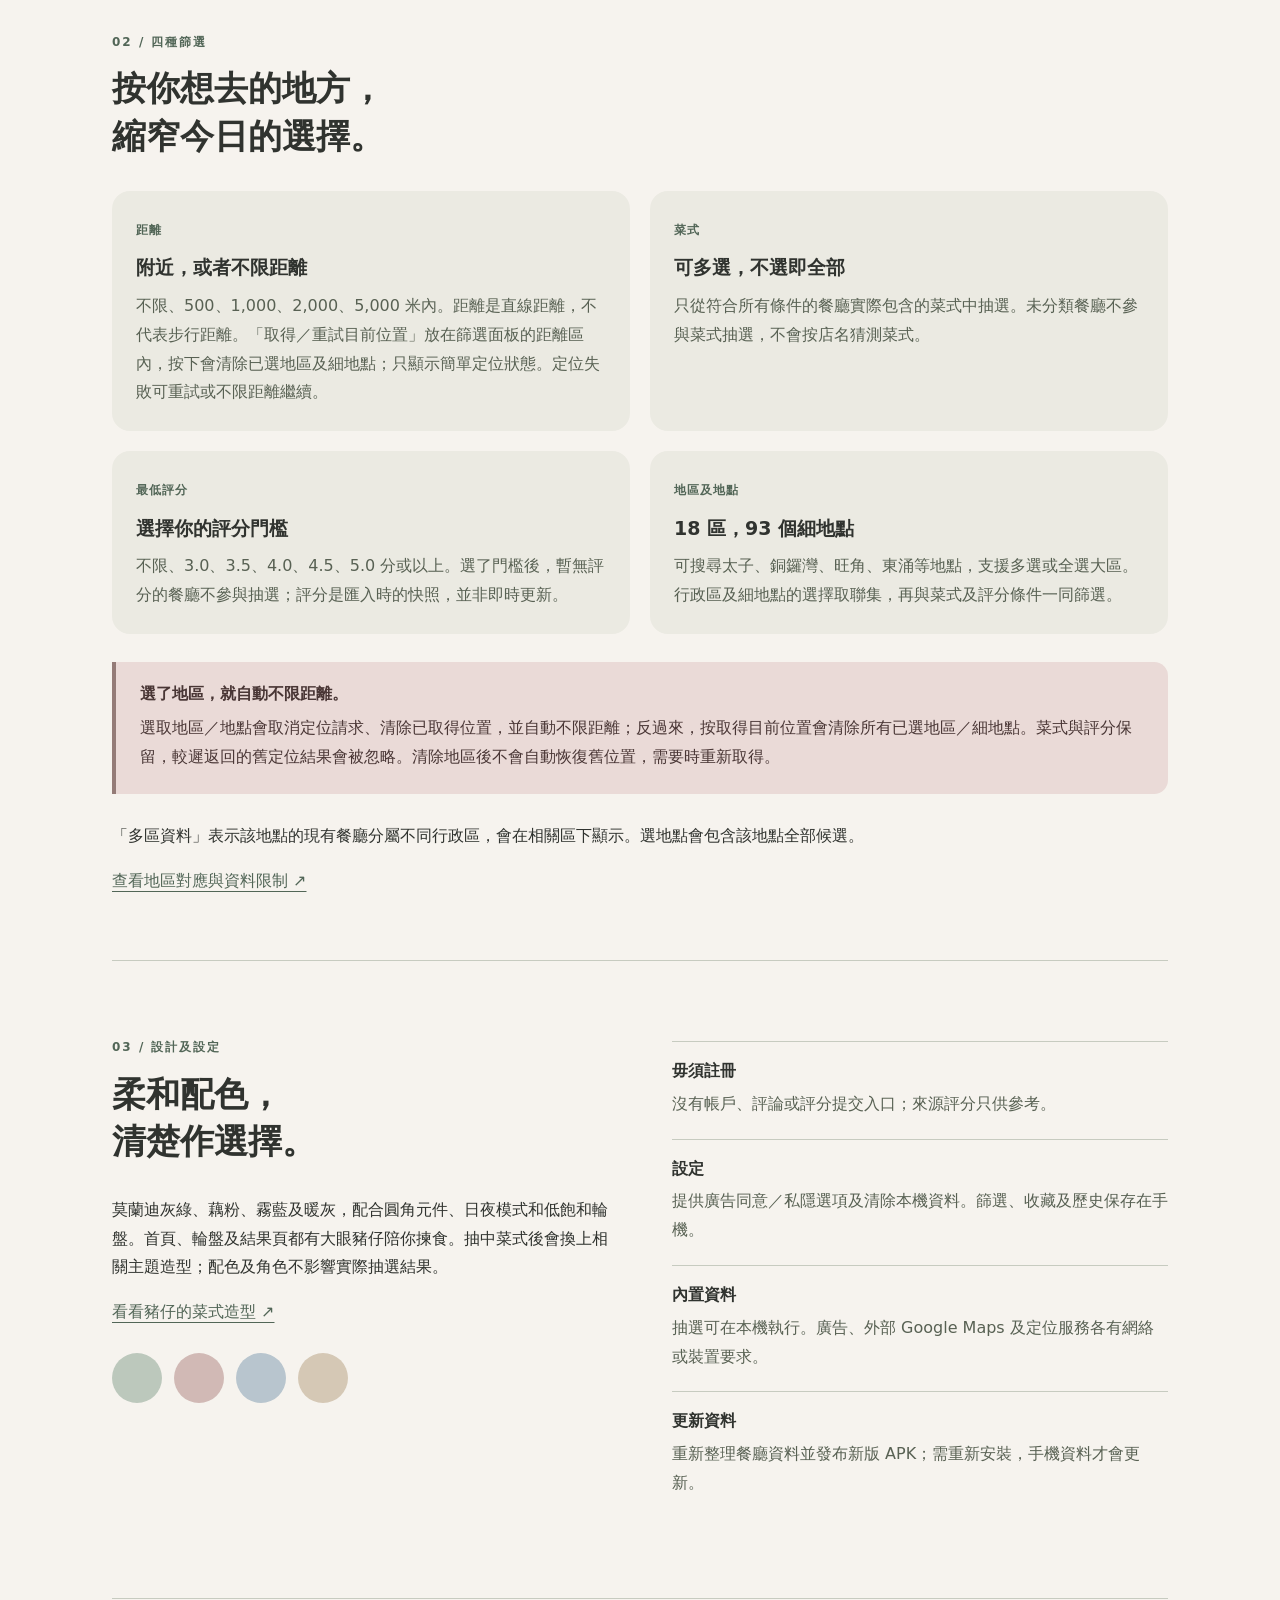
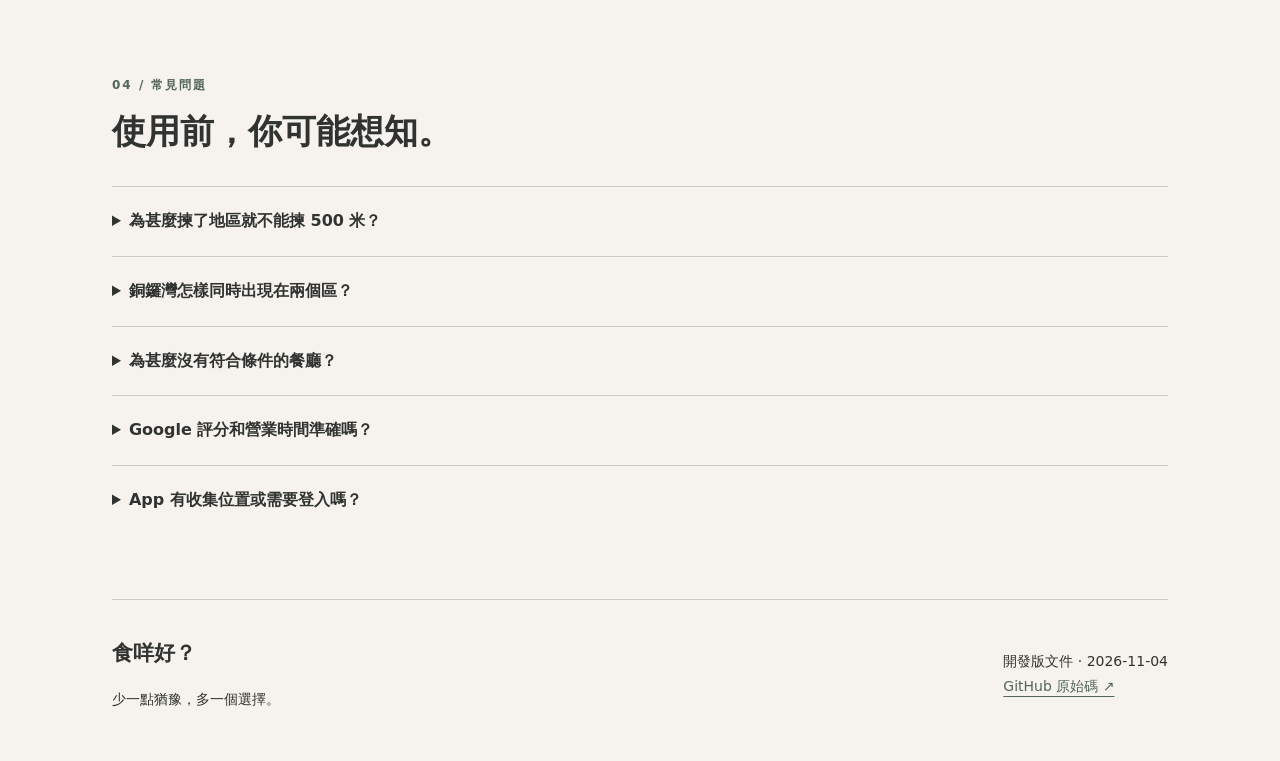
==== commit 845cf0ad: "Add Android 0.3.1 APK download to docs" ====
--- a/docs/index.html
+++ b/docs/index.html
@@ -1,7 +1,7 @@
 <!doctype html>
 <html lang="zh-HK"><head><meta charset="utf-8"><meta name="viewport" content="width=device-width,initial-scale=1"><meta name="color-scheme" content="light dark"><meta name="description" content="食咩好？Android 餐廳抽選 App：篩選、地區選擇、資料來源與更新指南。"><title>App 使用說明｜食咩好？</title><link rel="stylesheet" href="style.css?v=0.3.1"></head>
-<body><a class="skip" href="#main">跳至內容</a><header><a class="brand" href="index.html">食咩好？<small>WHAT TO EAT</small></a><nav aria-label="主選單"><a href="index.html#guide">使用方法</a><a href="index.html#filters">篩選條件</a><a href="mascot.html">豬仔角色</a><a href="data.html">資料與維護</a><a href="index.html#faq">常見問題</a></nav></header><main id="main"><section class="hero"><div><p class="eyebrow">原生 ANDROID · 香港繁體中文</p><h1>今日食咩？<br><span>交畀輪盤決定。</span></h1><p class="lead">揀地點、揀菜式，設定心水評分。先抽菜式，再抽餐廳，毋須註冊。</p><a class="button" href="#guide">開始了解 <span aria-hidden="true">↗</span></a></div><aside class="illustration"><img class="hero-mascot" src="assets/mascot-base.png" width="1254" height="1254" alt="大眼豬仔披着灰綠披肩，拿着鑊和鑊鏟"><p>豬仔陪你揀今餐</p><small>App 內置角色 · <a href="mascot.html">認識菜式造型 ↗</a></small></aside></section><div class="metrics" aria-label="目前內置資料統計"><div><strong>2,665</strong><span>已匯入餐廳</span></div><div><strong>2,376</strong><span>可抽選餐廳</span></div><div><strong>48</strong><span>可抽選菜式</span></div><div><strong>93</strong><span>細地點選項</span></div></div>
-<div class="notice" role="note"><strong>目前是 0.3.1 開發版</strong><p>餐廳資料隨 App 打包，以香港為目標範圍，未完整收錄全港餐廳。新版 debug APK 已建置；本網站不提供正式下載或商店版本，亦不代表已正式發布。</p></div>
+<body><a class="skip" href="#main">跳至內容</a><header><a class="brand" href="index.html">食咩好？<small>WHAT TO EAT</small></a><nav aria-label="主選單"><a href="index.html#guide">使用方法</a><a href="index.html#filters">篩選條件</a><a href="mascot.html">豬仔角色</a><a href="data.html">資料與維護</a><a href="index.html#faq">常見問題</a></nav></header><main id="main"><section class="hero"><div><p class="eyebrow">原生 ANDROID · 香港繁體中文</p><h1>今日食咩？<br><span>交畀輪盤決定。</span></h1><p class="lead">揀地點、揀菜式，設定心水評分。先抽菜式，再抽餐廳，毋須註冊。</p><a class="button" href="#download">下載 Android APK <span aria-hidden="true">↓</span></a></div><aside class="illustration"><img class="hero-mascot" src="assets/mascot-base.png" width="1254" height="1254" alt="大眼豬仔披着灰綠披肩，拿着鑊和鑊鏟"><p>豬仔陪你揀今餐</p><small>App 內置角色 · <a href="mascot.html">認識菜式造型 ↗</a></small></aside></section><div class="metrics" aria-label="目前內置資料統計"><div><strong>2,665</strong><span>已匯入餐廳</span></div><div><strong>2,376</strong><span>可抽選餐廳</span></div><div><strong>48</strong><span>可抽選菜式</span></div><div><strong>93</strong><span>細地點選項</span></div></div>
+<div id="download" class="notice"><strong>食咩好？Android 0.3.1</strong><p>已簽署 APK · 約 57 MB · 支援 Android 8.0 或以上。</p><p><a href="https://github.com/derekwong713/Android-app---What-to-eat/releases/download/v0.3.1/app-live-release.apk">下載 Android APK（0.3.1）</a></p><p>餐廳資料隨 App 打包，以香港為目標範圍，未完整收錄全港餐廳。</p></div>
 <section id="guide"><p class="eyebrow">01 / 使用方法</p><h2>兩次抽選，一個去處。</h2><ol class="steps"><li><h3>設定條件</h3><p>選擇距離、菜式、最低評分及地區。按「套用篩選」，再開始抽選。</p></li><li><h3>先菜式，後餐廳</h3><p>先從符合條件的不同菜式中等機率抽選，再在該菜式候選內等機率抽餐廳。評分只作篩選，廣告及評分不會增加中選機率。</p></li><li><h3>查看，或者重抽</h3><p>「重抽餐廳」保留菜式；「重抽菜式」重新執行兩階段抽選。「在 Google Maps 查看餐廳資料」開啟外部餐廳頁，之後可在 Google Maps 選擇路線。</p></li></ol><p class="muted">多個候選時避免立即重複；只有一個時會提示。零候選不會自動放寬條件。同一餐廳在同一菜式候選中只計一次。</p></section>
 <section id="filters"><p class="eyebrow">02 / 四種篩選</p><h2>按你想去的地方，<br>縮窄今日的選擇。</h2><div class="cards"><article><span class="tag">距離</span><h3>附近，或者不限距離</h3><p>不限、500、1,000、2,000、5,000 米內。距離是直線距離，不代表步行距離。「取得／重試目前位置」放在篩選面板的距離區內，按下會清除已選地區及細地點；只顯示簡單定位狀態。定位失敗可重試或不限距離繼續。</p></article><article><span class="tag">菜式</span><h3>可多選，不選即全部</h3><p>只從符合所有條件的餐廳實際包含的菜式中抽選。未分類餐廳不參與菜式抽選，不會按店名猜測菜式。</p></article><article><span class="tag">最低評分</span><h3>選擇你的評分門檻</h3><p>不限、3.0、3.5、4.0、4.5、5.0 分或以上。選了門檻後，暫無評分的餐廳不參與抽選；評分是匯入時的快照，並非即時更新。</p></article><article><span class="tag">地區及地點</span><h3>18 區，93 個細地點</h3><p>可搜尋太子、銅鑼灣、旺角、東涌等地點，支援多選或全選大區。行政區及細地點的選擇取聯集，再與菜式及評分條件一同篩選。</p></article></div><div class="callout"><strong>選了地區，就自動不限距離。</strong><p>選取地區／地點會取消定位請求、清除已取得位置，並自動不限距離；反過來，按取得目前位置會清除所有已選地區／細地點。菜式與評分保留，較遲返回的舊定位結果會被忽略。清除地區後不會自動恢復舊位置，需要時重新取得。</p></div><p>「多區資料」表示該地點的現有餐廳分屬不同行政區，會在相關區下顯示。選地點會包含該地點全部候選。</p><a href="data.html#districts">查看地區對應與資料限制 ↗</a></section>
 <section class="split"><div><p class="eyebrow">03 / 設計及設定</p><h2>柔和配色，<br>清楚作選擇。</h2><p>莫蘭迪灰綠、藕粉、霧藍及暖灰，配合圓角元件、日夜模式和低飽和輪盤。首頁、輪盤及結果頁都有大眼豬仔陪你揀食。抽中菜式後會換上相關主題造型；配色及角色不影響實際抽選結果。</p><a href="mascot.html">看看豬仔的菜式造型 ↗</a><div class="swatches" aria-label="灰綠、藕粉、霧藍、暖灰配色"><span></span><span></span><span></span><span></span></div></div><dl><dt>毋須註冊</dt><dd>沒有帳戶、評論或評分提交入口；來源評分只供參考。</dd><dt>設定</dt><dd>提供廣告同意／私隱選項及清除本機資料。篩選、收藏及歷史保存在手機。</dd><dt>內置資料</dt><dd>抽選可在本機執行。廣告、外部 Google Maps 及定位服務各有網絡或裝置要求。</dd><dt>更新資料</dt><dd>重新整理餐廳資料並發布新版 APK；需重新安裝，手機資料才會更新。</dd></dl></section>
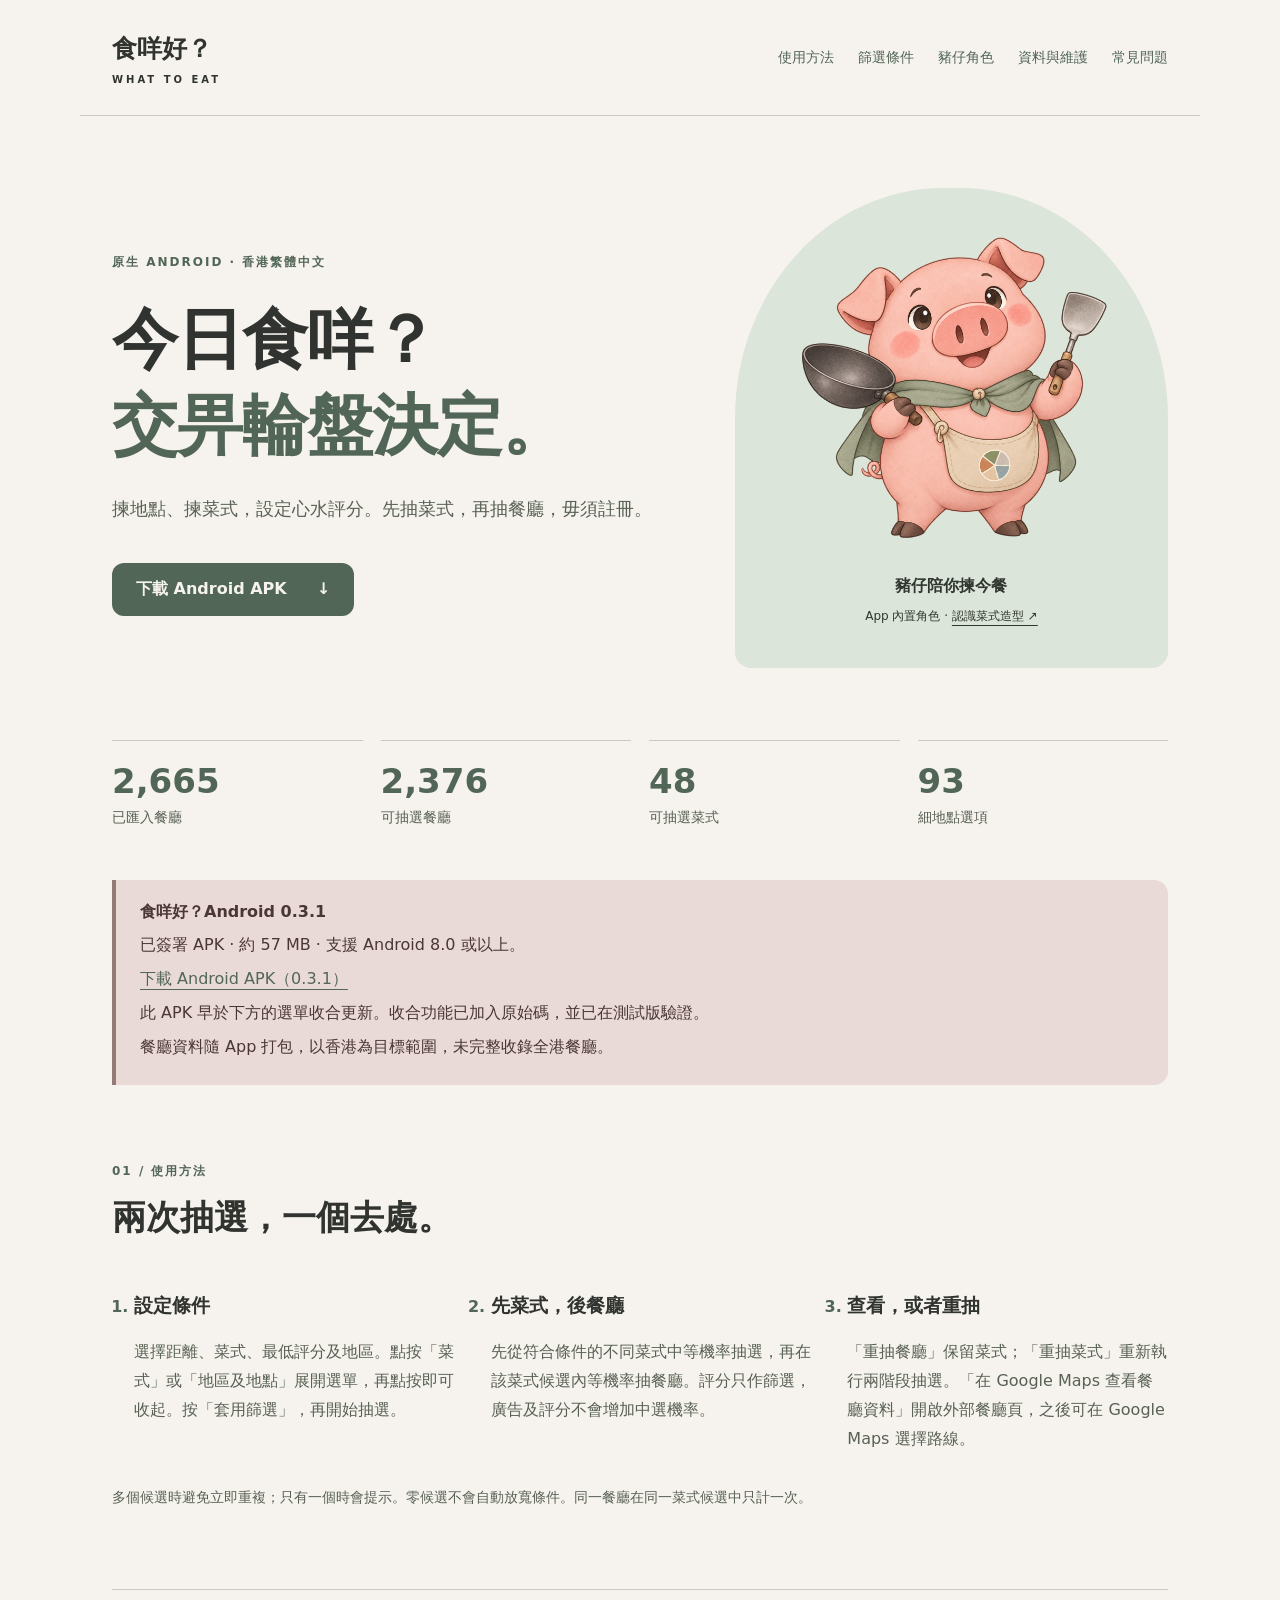
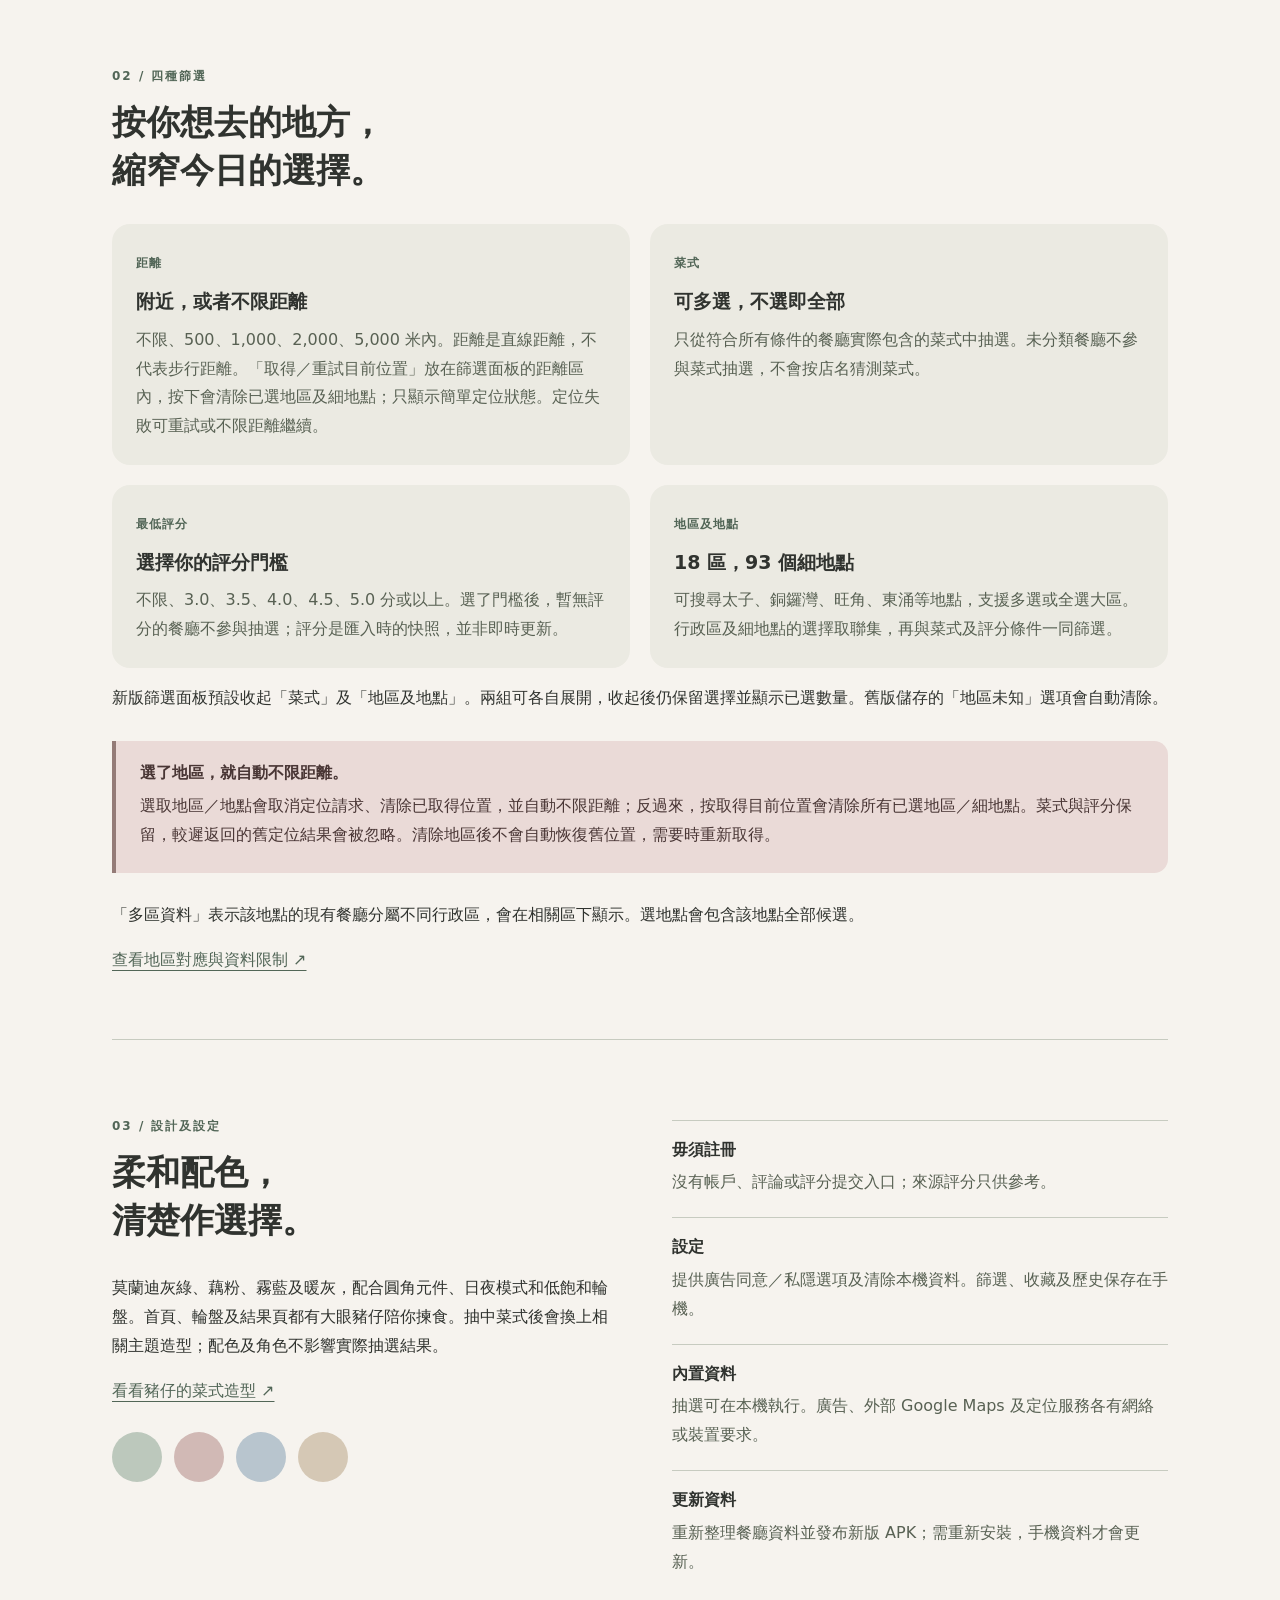
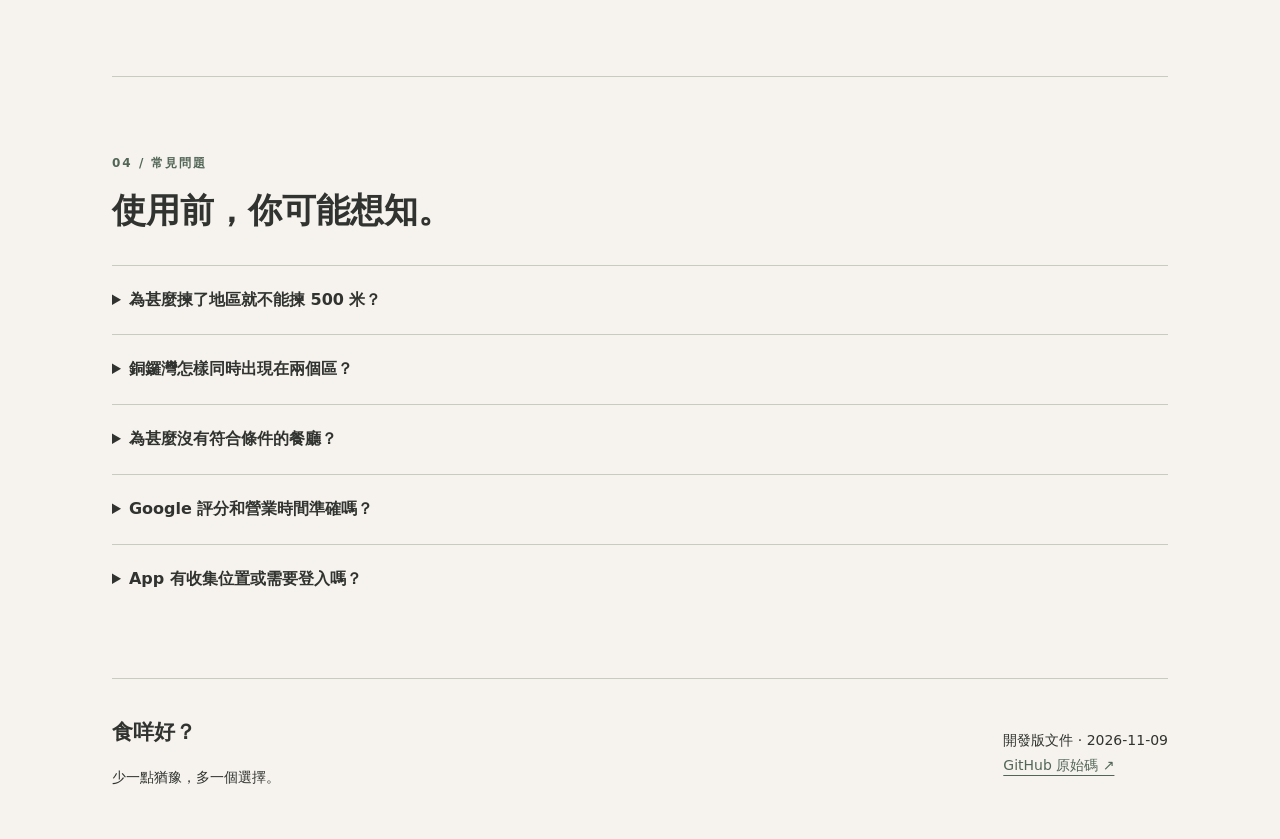
==== commit 373f387f: "Collapse restaurant filter menus and update app docs" ====
--- a/docs/index.html
+++ b/docs/index.html
@@ -1,9 +1,9 @@
 <!doctype html>
 <html lang="zh-HK"><head><meta charset="utf-8"><meta name="viewport" content="width=device-width,initial-scale=1"><meta name="color-scheme" content="light dark"><meta name="description" content="食咩好？Android 餐廳抽選 App：篩選、地區選擇、資料來源與更新指南。"><title>App 使用說明｜食咩好？</title><link rel="stylesheet" href="style.css?v=0.3.1"></head>
 <body><a class="skip" href="#main">跳至內容</a><header><a class="brand" href="index.html">食咩好？<small>WHAT TO EAT</small></a><nav aria-label="主選單"><a href="index.html#guide">使用方法</a><a href="index.html#filters">篩選條件</a><a href="mascot.html">豬仔角色</a><a href="data.html">資料與維護</a><a href="index.html#faq">常見問題</a></nav></header><main id="main"><section class="hero"><div><p class="eyebrow">原生 ANDROID · 香港繁體中文</p><h1>今日食咩？<br><span>交畀輪盤決定。</span></h1><p class="lead">揀地點、揀菜式，設定心水評分。先抽菜式，再抽餐廳，毋須註冊。</p><a class="button" href="#download">下載 Android APK <span aria-hidden="true">↓</span></a></div><aside class="illustration"><img class="hero-mascot" src="assets/mascot-base.png" width="1254" height="1254" alt="大眼豬仔披着灰綠披肩，拿着鑊和鑊鏟"><p>豬仔陪你揀今餐</p><small>App 內置角色 · <a href="mascot.html">認識菜式造型 ↗</a></small></aside></section><div class="metrics" aria-label="目前內置資料統計"><div><strong>2,665</strong><span>已匯入餐廳</span></div><div><strong>2,376</strong><span>可抽選餐廳</span></div><div><strong>48</strong><span>可抽選菜式</span></div><div><strong>93</strong><span>細地點選項</span></div></div>
-<div id="download" class="notice"><strong>食咩好？Android 0.3.1</strong><p>已簽署 APK · 約 57 MB · 支援 Android 8.0 或以上。</p><p><a href="https://github.com/derekwong713/Android-app---What-to-eat/releases/download/v0.3.1/app-live-release.apk">下載 Android APK（0.3.1）</a></p><p>餐廳資料隨 App 打包，以香港為目標範圍，未完整收錄全港餐廳。</p></div>
-<section id="guide"><p class="eyebrow">01 / 使用方法</p><h2>兩次抽選，一個去處。</h2><ol class="steps"><li><h3>設定條件</h3><p>選擇距離、菜式、最低評分及地區。按「套用篩選」，再開始抽選。</p></li><li><h3>先菜式，後餐廳</h3><p>先從符合條件的不同菜式中等機率抽選，再在該菜式候選內等機率抽餐廳。評分只作篩選，廣告及評分不會增加中選機率。</p></li><li><h3>查看，或者重抽</h3><p>「重抽餐廳」保留菜式；「重抽菜式」重新執行兩階段抽選。「在 Google Maps 查看餐廳資料」開啟外部餐廳頁，之後可在 Google Maps 選擇路線。</p></li></ol><p class="muted">多個候選時避免立即重複；只有一個時會提示。零候選不會自動放寬條件。同一餐廳在同一菜式候選中只計一次。</p></section>
-<section id="filters"><p class="eyebrow">02 / 四種篩選</p><h2>按你想去的地方，<br>縮窄今日的選擇。</h2><div class="cards"><article><span class="tag">距離</span><h3>附近，或者不限距離</h3><p>不限、500、1,000、2,000、5,000 米內。距離是直線距離，不代表步行距離。「取得／重試目前位置」放在篩選面板的距離區內，按下會清除已選地區及細地點；只顯示簡單定位狀態。定位失敗可重試或不限距離繼續。</p></article><article><span class="tag">菜式</span><h3>可多選，不選即全部</h3><p>只從符合所有條件的餐廳實際包含的菜式中抽選。未分類餐廳不參與菜式抽選，不會按店名猜測菜式。</p></article><article><span class="tag">最低評分</span><h3>選擇你的評分門檻</h3><p>不限、3.0、3.5、4.0、4.5、5.0 分或以上。選了門檻後，暫無評分的餐廳不參與抽選；評分是匯入時的快照，並非即時更新。</p></article><article><span class="tag">地區及地點</span><h3>18 區，93 個細地點</h3><p>可搜尋太子、銅鑼灣、旺角、東涌等地點，支援多選或全選大區。行政區及細地點的選擇取聯集，再與菜式及評分條件一同篩選。</p></article></div><div class="callout"><strong>選了地區，就自動不限距離。</strong><p>選取地區／地點會取消定位請求、清除已取得位置，並自動不限距離；反過來，按取得目前位置會清除所有已選地區／細地點。菜式與評分保留，較遲返回的舊定位結果會被忽略。清除地區後不會自動恢復舊位置，需要時重新取得。</p></div><p>「多區資料」表示該地點的現有餐廳分屬不同行政區，會在相關區下顯示。選地點會包含該地點全部候選。</p><a href="data.html#districts">查看地區對應與資料限制 ↗</a></section>
+<div id="download" class="notice"><strong>食咩好？Android 0.3.1</strong><p>已簽署 APK · 約 57 MB · 支援 Android 8.0 或以上。</p><p><a href="https://github.com/derekwong713/Android-app---What-to-eat/releases/download/v0.3.1/app-live-release.apk">下載 Android APK（0.3.1）</a></p><p>此 APK 早於下方的選單收合更新。收合功能已加入原始碼，並已在測試版驗證。</p><p>餐廳資料隨 App 打包，以香港為目標範圍，未完整收錄全港餐廳。</p></div>
+<section id="guide"><p class="eyebrow">01 / 使用方法</p><h2>兩次抽選，一個去處。</h2><ol class="steps"><li><h3>設定條件</h3><p>選擇距離、菜式、最低評分及地區。點按「菜式」或「地區及地點」展開選單，再點按即可收起。按「套用篩選」，再開始抽選。</p></li><li><h3>先菜式，後餐廳</h3><p>先從符合條件的不同菜式中等機率抽選，再在該菜式候選內等機率抽餐廳。評分只作篩選，廣告及評分不會增加中選機率。</p></li><li><h3>查看，或者重抽</h3><p>「重抽餐廳」保留菜式；「重抽菜式」重新執行兩階段抽選。「在 Google Maps 查看餐廳資料」開啟外部餐廳頁，之後可在 Google Maps 選擇路線。</p></li></ol><p class="muted">多個候選時避免立即重複；只有一個時會提示。零候選不會自動放寬條件。同一餐廳在同一菜式候選中只計一次。</p></section>
+<section id="filters"><p class="eyebrow">02 / 四種篩選</p><h2>按你想去的地方，<br>縮窄今日的選擇。</h2><div class="cards"><article><span class="tag">距離</span><h3>附近，或者不限距離</h3><p>不限、500、1,000、2,000、5,000 米內。距離是直線距離，不代表步行距離。「取得／重試目前位置」放在篩選面板的距離區內，按下會清除已選地區及細地點；只顯示簡單定位狀態。定位失敗可重試或不限距離繼續。</p></article><article><span class="tag">菜式</span><h3>可多選，不選即全部</h3><p>只從符合所有條件的餐廳實際包含的菜式中抽選。未分類餐廳不參與菜式抽選，不會按店名猜測菜式。</p></article><article><span class="tag">最低評分</span><h3>選擇你的評分門檻</h3><p>不限、3.0、3.5、4.0、4.5、5.0 分或以上。選了門檻後，暫無評分的餐廳不參與抽選；評分是匯入時的快照，並非即時更新。</p></article><article><span class="tag">地區及地點</span><h3>18 區，93 個細地點</h3><p>可搜尋太子、銅鑼灣、旺角、東涌等地點，支援多選或全選大區。行政區及細地點的選擇取聯集，再與菜式及評分條件一同篩選。</p></article></div><p>新版篩選面板預設收起「菜式」及「地區及地點」。兩組可各自展開，收起後仍保留選擇並顯示已選數量。舊版儲存的「地區未知」選項會自動清除。</p><div class="callout"><strong>選了地區，就自動不限距離。</strong><p>選取地區／地點會取消定位請求、清除已取得位置，並自動不限距離；反過來，按取得目前位置會清除所有已選地區／細地點。菜式與評分保留，較遲返回的舊定位結果會被忽略。清除地區後不會自動恢復舊位置，需要時重新取得。</p></div><p>「多區資料」表示該地點的現有餐廳分屬不同行政區，會在相關區下顯示。選地點會包含該地點全部候選。</p><a href="data.html#districts">查看地區對應與資料限制 ↗</a></section>
 <section class="split"><div><p class="eyebrow">03 / 設計及設定</p><h2>柔和配色，<br>清楚作選擇。</h2><p>莫蘭迪灰綠、藕粉、霧藍及暖灰，配合圓角元件、日夜模式和低飽和輪盤。首頁、輪盤及結果頁都有大眼豬仔陪你揀食。抽中菜式後會換上相關主題造型；配色及角色不影響實際抽選結果。</p><a href="mascot.html">看看豬仔的菜式造型 ↗</a><div class="swatches" aria-label="灰綠、藕粉、霧藍、暖灰配色"><span></span><span></span><span></span><span></span></div></div><dl><dt>毋須註冊</dt><dd>沒有帳戶、評論或評分提交入口；來源評分只供參考。</dd><dt>設定</dt><dd>提供廣告同意／私隱選項及清除本機資料。篩選、收藏及歷史保存在手機。</dd><dt>內置資料</dt><dd>抽選可在本機執行。廣告、外部 Google Maps 及定位服務各有網絡或裝置要求。</dd><dt>更新資料</dt><dd>重新整理餐廳資料並發布新版 APK；需重新安裝，手機資料才會更新。</dd></dl></section>
 <section id="faq"><p class="eyebrow">04 / 常見問題</p><h2>使用前，你可能想知。</h2><details><summary>為甚麼揀了地區就不能揀 500 米？</summary><p>地區選擇代表你想在指定地點找餐廳，未必在目前位置附近。因此 App 自動不限距離；清除所有地區後，可重新選擇有限距離。</p></details><details><summary>銅鑼灣怎樣同時出現在兩個區？</summary><p>行政區按每間餐廳的來源座標及官方邊界分類，地點名稱則保留來源標記。本批銅鑼灣資料在灣仔區及東區均有記錄。選「銅鑼灣」包含兩區中標為該地點的候選；來源座標及標記仍可能有誤。</p></details><details><summary>為甚麼沒有符合條件的餐廳？</summary><p>可調整菜式、評分或地區；沒有選地區時也可調整距離。未分類、明確停業及不符合條件的餐廳不參與抽選，App 不會自行放寬條件。</p></details><details><summary>Google 評分和營業時間準確嗎？</summary><p>評分是來源資料的快照，並非即時評分。營業時間目前未整理，顯示「未知」；未知不等於已關門。明確停業的餐廳不參與抽選。</p></details><details><summary>App 有收集位置或需要登入嗎？</summary><p>毋須登入。有限距離使用裝置目前位置在本機篩選，不傳送到 Supabase。AdMob 及外部 Google Maps 有其自身私隱流程；正式發布前仍需完善營運者、聯絡資料及私隱政策。</p></details></section></main>
-<footer><div><strong>食咩好？</strong><p>少一點猶豫，多一個選擇。</p></div><p>開發版文件 · 2026-11-04<br><a href="https://github.com/derekwong713/Android-app---What-to-eat">GitHub 原始碼 ↗</a></p></footer></body></html>
+<footer><div><strong>食咩好？</strong><p>少一點猶豫，多一個選擇。</p></div><p>開發版文件 · 2026-11-09<br><a href="https://github.com/derekwong713/Android-app---What-to-eat">GitHub 原始碼 ↗</a></p></footer></body></html>
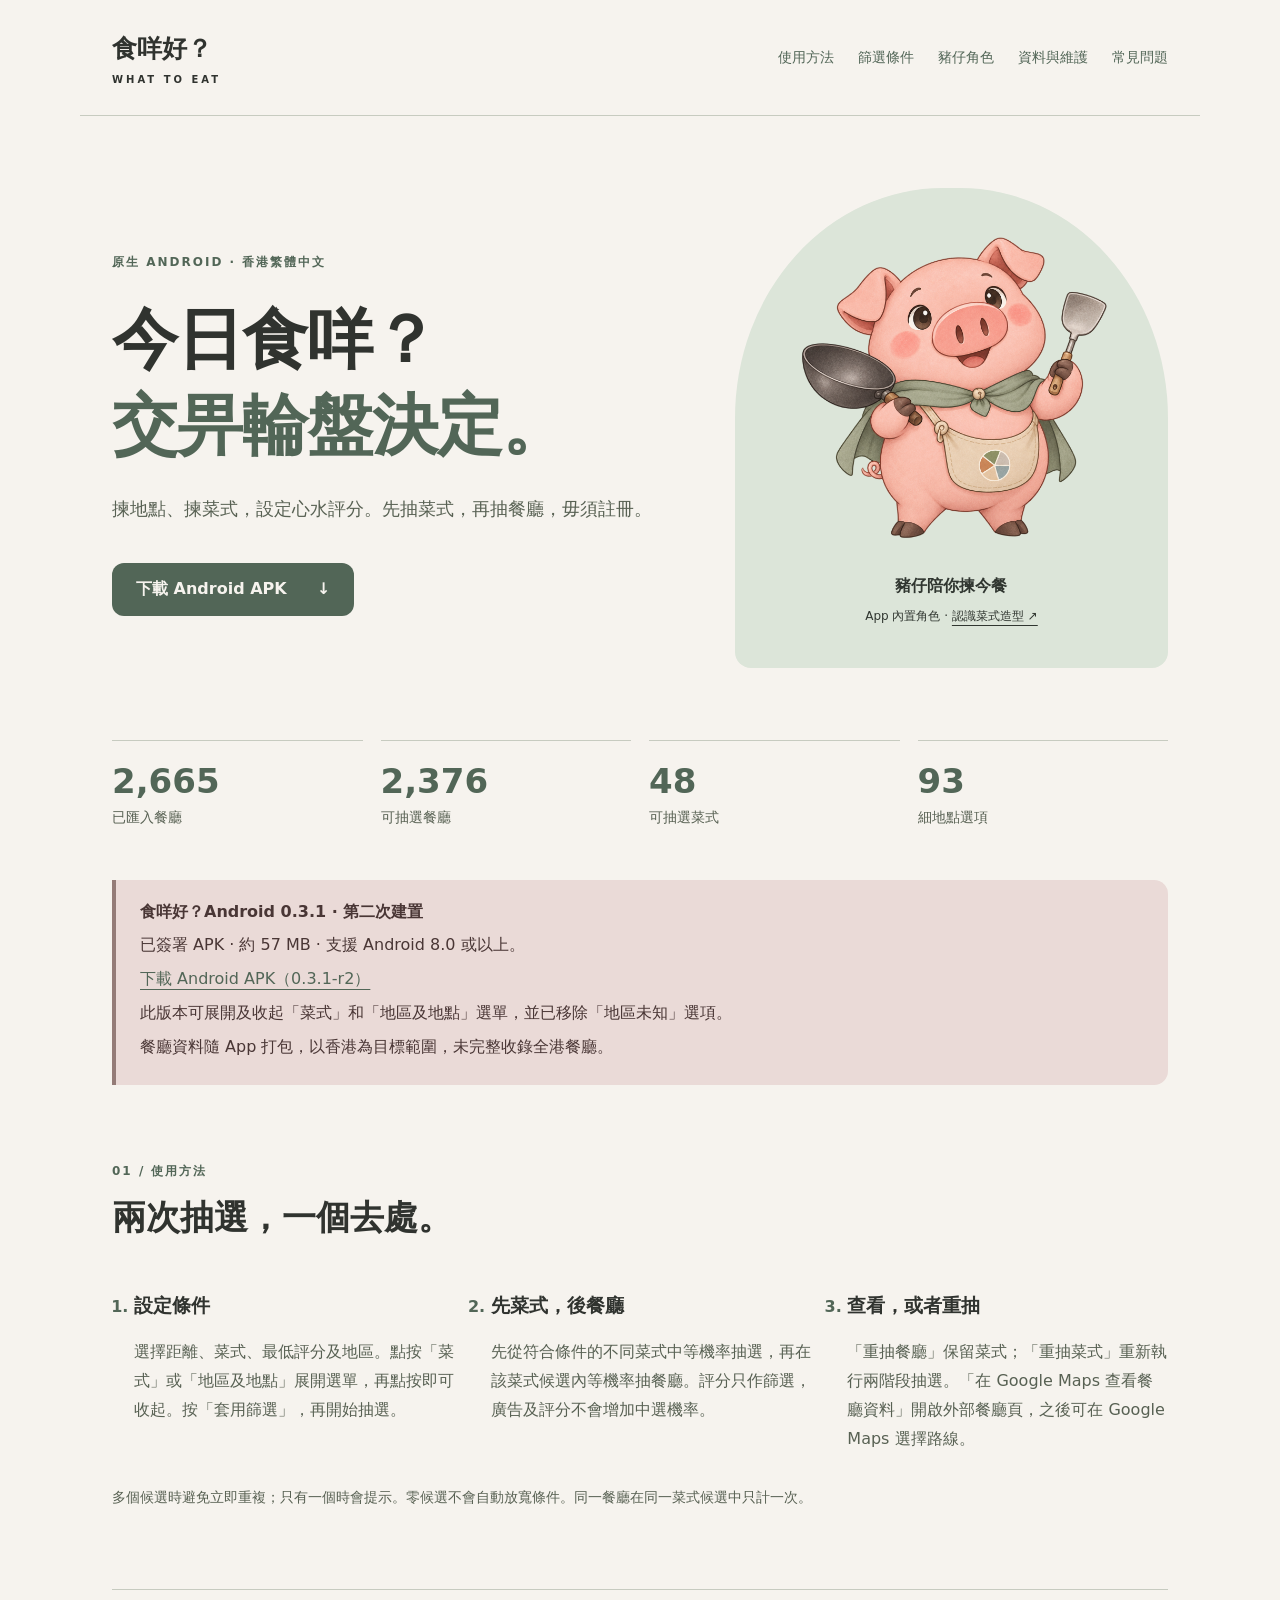
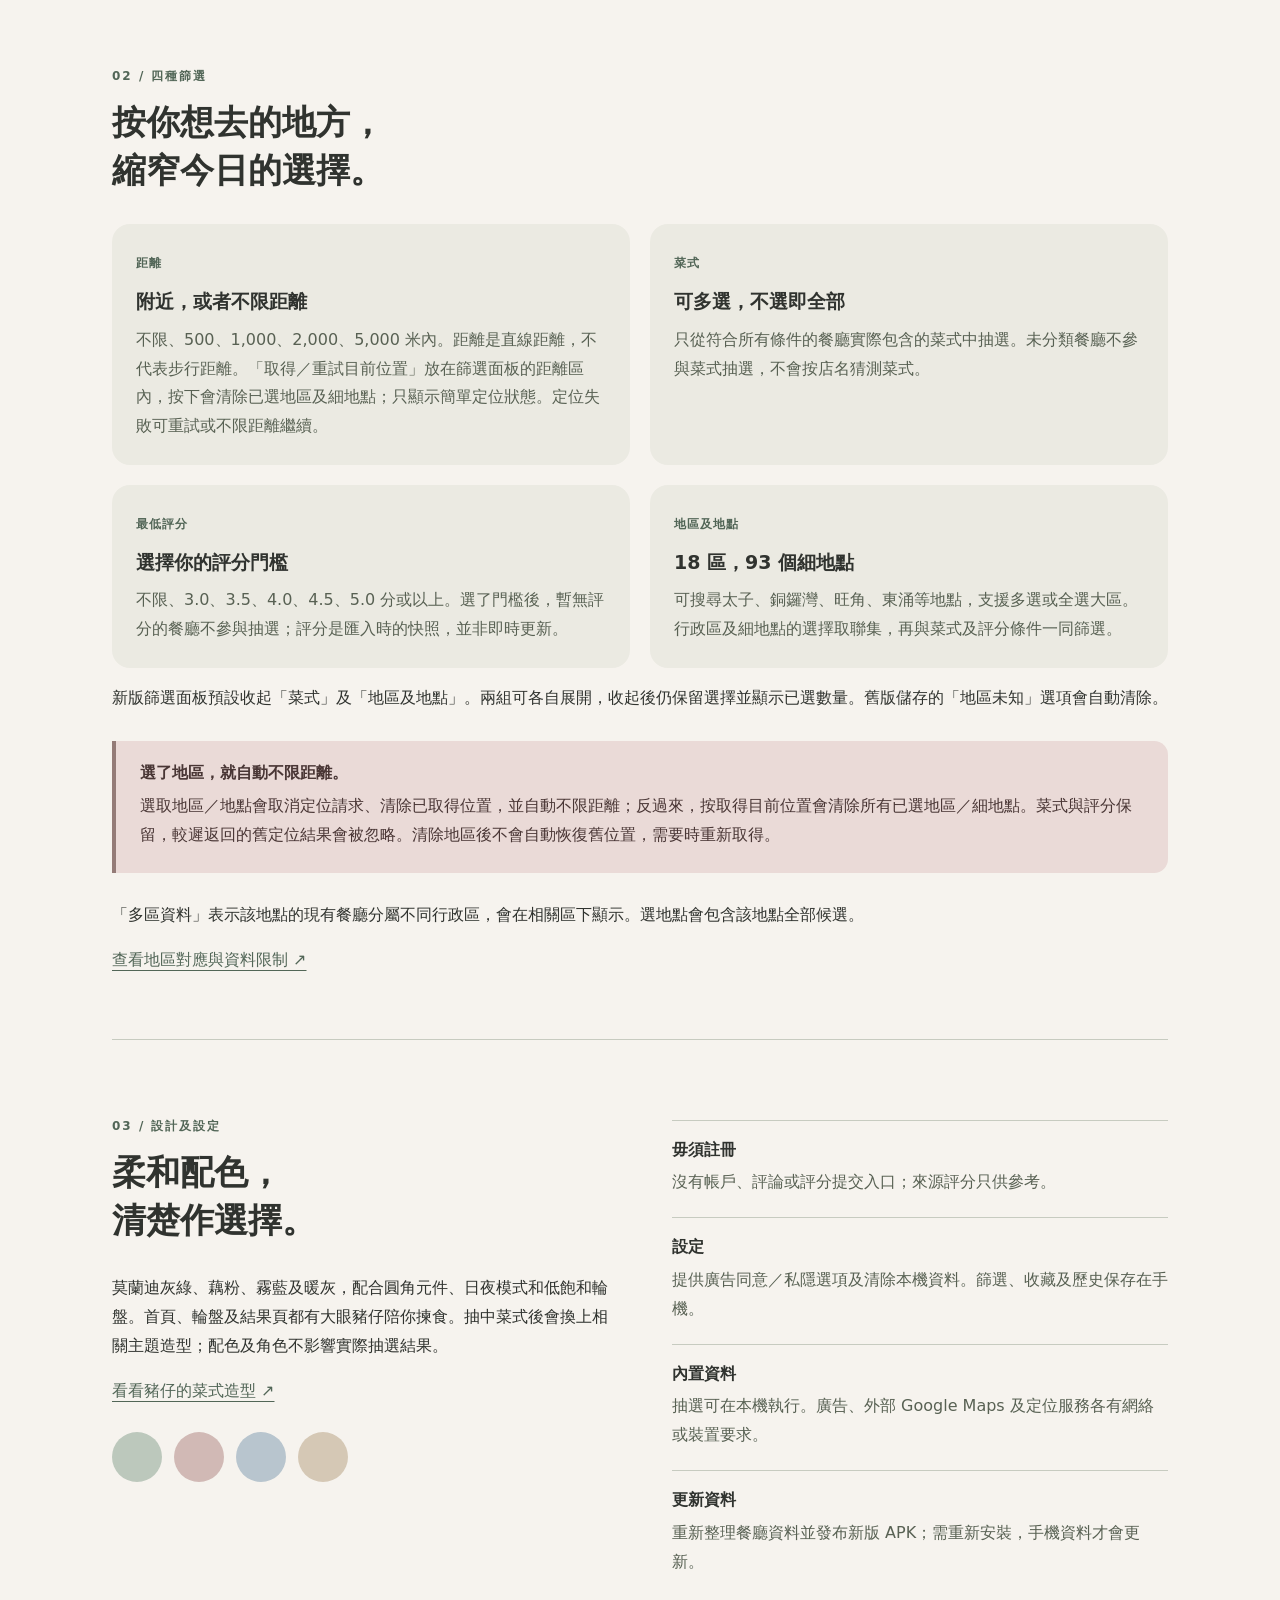
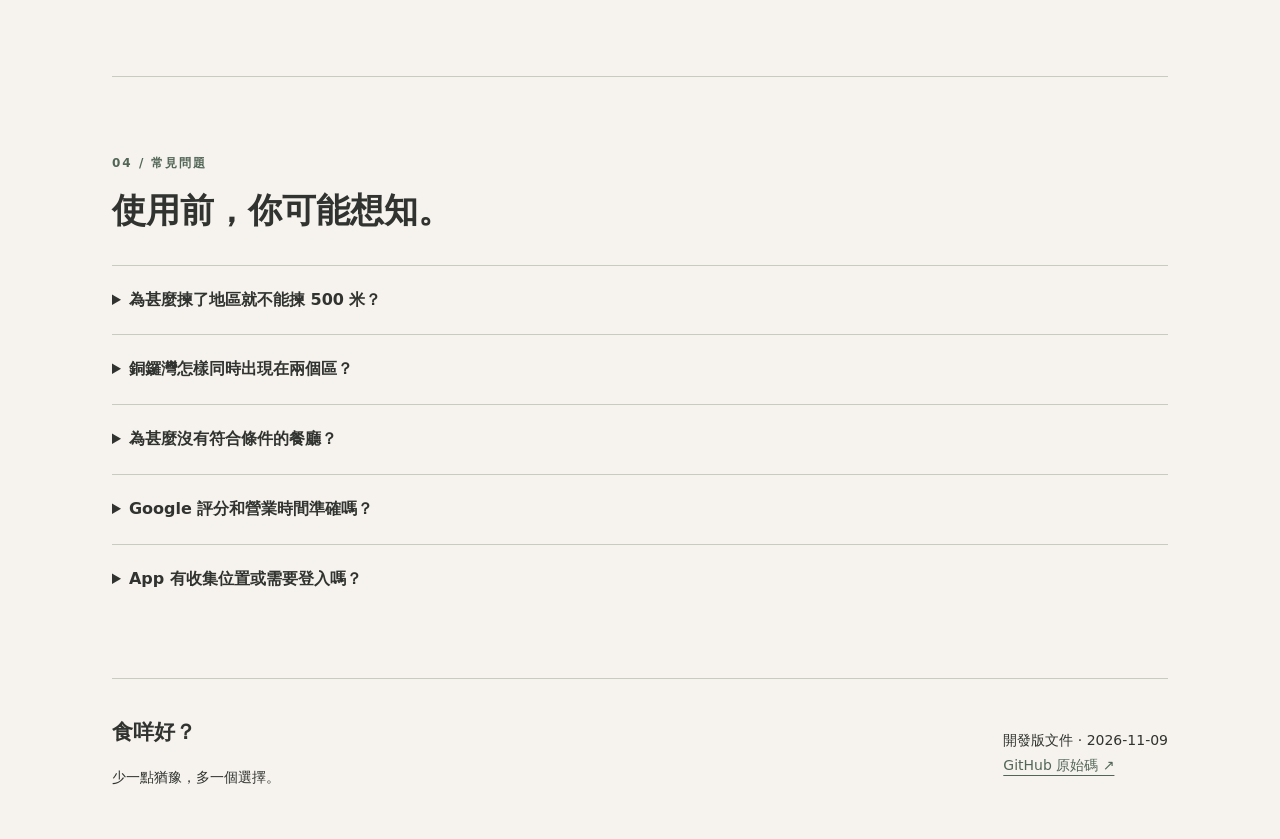
==== commit 98a34047: "Point the docs download at Android v0.3.1-r2" ====
--- a/docs/index.html
+++ b/docs/index.html
@@ -1,7 +1,7 @@
 <!doctype html>
 <html lang="zh-HK"><head><meta charset="utf-8"><meta name="viewport" content="width=device-width,initial-scale=1"><meta name="color-scheme" content="light dark"><meta name="description" content="食咩好？Android 餐廳抽選 App：篩選、地區選擇、資料來源與更新指南。"><title>App 使用說明｜食咩好？</title><link rel="stylesheet" href="style.css?v=0.3.1"></head>
 <body><a class="skip" href="#main">跳至內容</a><header><a class="brand" href="index.html">食咩好？<small>WHAT TO EAT</small></a><nav aria-label="主選單"><a href="index.html#guide">使用方法</a><a href="index.html#filters">篩選條件</a><a href="mascot.html">豬仔角色</a><a href="data.html">資料與維護</a><a href="index.html#faq">常見問題</a></nav></header><main id="main"><section class="hero"><div><p class="eyebrow">原生 ANDROID · 香港繁體中文</p><h1>今日食咩？<br><span>交畀輪盤決定。</span></h1><p class="lead">揀地點、揀菜式，設定心水評分。先抽菜式，再抽餐廳，毋須註冊。</p><a class="button" href="#download">下載 Android APK <span aria-hidden="true">↓</span></a></div><aside class="illustration"><img class="hero-mascot" src="assets/mascot-base.png" width="1254" height="1254" alt="大眼豬仔披着灰綠披肩，拿着鑊和鑊鏟"><p>豬仔陪你揀今餐</p><small>App 內置角色 · <a href="mascot.html">認識菜式造型 ↗</a></small></aside></section><div class="metrics" aria-label="目前內置資料統計"><div><strong>2,665</strong><span>已匯入餐廳</span></div><div><strong>2,376</strong><span>可抽選餐廳</span></div><div><strong>48</strong><span>可抽選菜式</span></div><div><strong>93</strong><span>細地點選項</span></div></div>
-<div id="download" class="notice"><strong>食咩好？Android 0.3.1</strong><p>已簽署 APK · 約 57 MB · 支援 Android 8.0 或以上。</p><p><a href="https://github.com/derekwong713/Android-app---What-to-eat/releases/download/v0.3.1/app-live-release.apk">下載 Android APK（0.3.1）</a></p><p>此 APK 早於下方的選單收合更新。收合功能已加入原始碼，並已在測試版驗證。</p><p>餐廳資料隨 App 打包，以香港為目標範圍，未完整收錄全港餐廳。</p></div>
+<div id="download" class="notice"><strong>食咩好？Android 0.3.1 · 第二次建置</strong><p>已簽署 APK · 約 57 MB · 支援 Android 8.0 或以上。</p><p><a href="https://github.com/derekwong713/Android-app---What-to-eat/releases/download/v0.3.1-r2/app-live-release.apk">下載 Android APK（0.3.1-r2）</a></p><p>此版本可展開及收起「菜式」和「地區及地點」選單，並已移除「地區未知」選項。</p><p>餐廳資料隨 App 打包，以香港為目標範圍，未完整收錄全港餐廳。</p></div>
 <section id="guide"><p class="eyebrow">01 / 使用方法</p><h2>兩次抽選，一個去處。</h2><ol class="steps"><li><h3>設定條件</h3><p>選擇距離、菜式、最低評分及地區。點按「菜式」或「地區及地點」展開選單，再點按即可收起。按「套用篩選」，再開始抽選。</p></li><li><h3>先菜式，後餐廳</h3><p>先從符合條件的不同菜式中等機率抽選，再在該菜式候選內等機率抽餐廳。評分只作篩選，廣告及評分不會增加中選機率。</p></li><li><h3>查看，或者重抽</h3><p>「重抽餐廳」保留菜式；「重抽菜式」重新執行兩階段抽選。「在 Google Maps 查看餐廳資料」開啟外部餐廳頁，之後可在 Google Maps 選擇路線。</p></li></ol><p class="muted">多個候選時避免立即重複；只有一個時會提示。零候選不會自動放寬條件。同一餐廳在同一菜式候選中只計一次。</p></section>
 <section id="filters"><p class="eyebrow">02 / 四種篩選</p><h2>按你想去的地方，<br>縮窄今日的選擇。</h2><div class="cards"><article><span class="tag">距離</span><h3>附近，或者不限距離</h3><p>不限、500、1,000、2,000、5,000 米內。距離是直線距離，不代表步行距離。「取得／重試目前位置」放在篩選面板的距離區內，按下會清除已選地區及細地點；只顯示簡單定位狀態。定位失敗可重試或不限距離繼續。</p></article><article><span class="tag">菜式</span><h3>可多選，不選即全部</h3><p>只從符合所有條件的餐廳實際包含的菜式中抽選。未分類餐廳不參與菜式抽選，不會按店名猜測菜式。</p></article><article><span class="tag">最低評分</span><h3>選擇你的評分門檻</h3><p>不限、3.0、3.5、4.0、4.5、5.0 分或以上。選了門檻後，暫無評分的餐廳不參與抽選；評分是匯入時的快照，並非即時更新。</p></article><article><span class="tag">地區及地點</span><h3>18 區，93 個細地點</h3><p>可搜尋太子、銅鑼灣、旺角、東涌等地點，支援多選或全選大區。行政區及細地點的選擇取聯集，再與菜式及評分條件一同篩選。</p></article></div><p>新版篩選面板預設收起「菜式」及「地區及地點」。兩組可各自展開，收起後仍保留選擇並顯示已選數量。舊版儲存的「地區未知」選項會自動清除。</p><div class="callout"><strong>選了地區，就自動不限距離。</strong><p>選取地區／地點會取消定位請求、清除已取得位置，並自動不限距離；反過來，按取得目前位置會清除所有已選地區／細地點。菜式與評分保留，較遲返回的舊定位結果會被忽略。清除地區後不會自動恢復舊位置，需要時重新取得。</p></div><p>「多區資料」表示該地點的現有餐廳分屬不同行政區，會在相關區下顯示。選地點會包含該地點全部候選。</p><a href="data.html#districts">查看地區對應與資料限制 ↗</a></section>
 <section class="split"><div><p class="eyebrow">03 / 設計及設定</p><h2>柔和配色，<br>清楚作選擇。</h2><p>莫蘭迪灰綠、藕粉、霧藍及暖灰，配合圓角元件、日夜模式和低飽和輪盤。首頁、輪盤及結果頁都有大眼豬仔陪你揀食。抽中菜式後會換上相關主題造型；配色及角色不影響實際抽選結果。</p><a href="mascot.html">看看豬仔的菜式造型 ↗</a><div class="swatches" aria-label="灰綠、藕粉、霧藍、暖灰配色"><span></span><span></span><span></span><span></span></div></div><dl><dt>毋須註冊</dt><dd>沒有帳戶、評論或評分提交入口；來源評分只供參考。</dd><dt>設定</dt><dd>提供廣告同意／私隱選項及清除本機資料。篩選、收藏及歷史保存在手機。</dd><dt>內置資料</dt><dd>抽選可在本機執行。廣告、外部 Google Maps 及定位服務各有網絡或裝置要求。</dd><dt>更新資料</dt><dd>重新整理餐廳資料並發布新版 APK；需重新安裝，手機資料才會更新。</dd></dl></section>
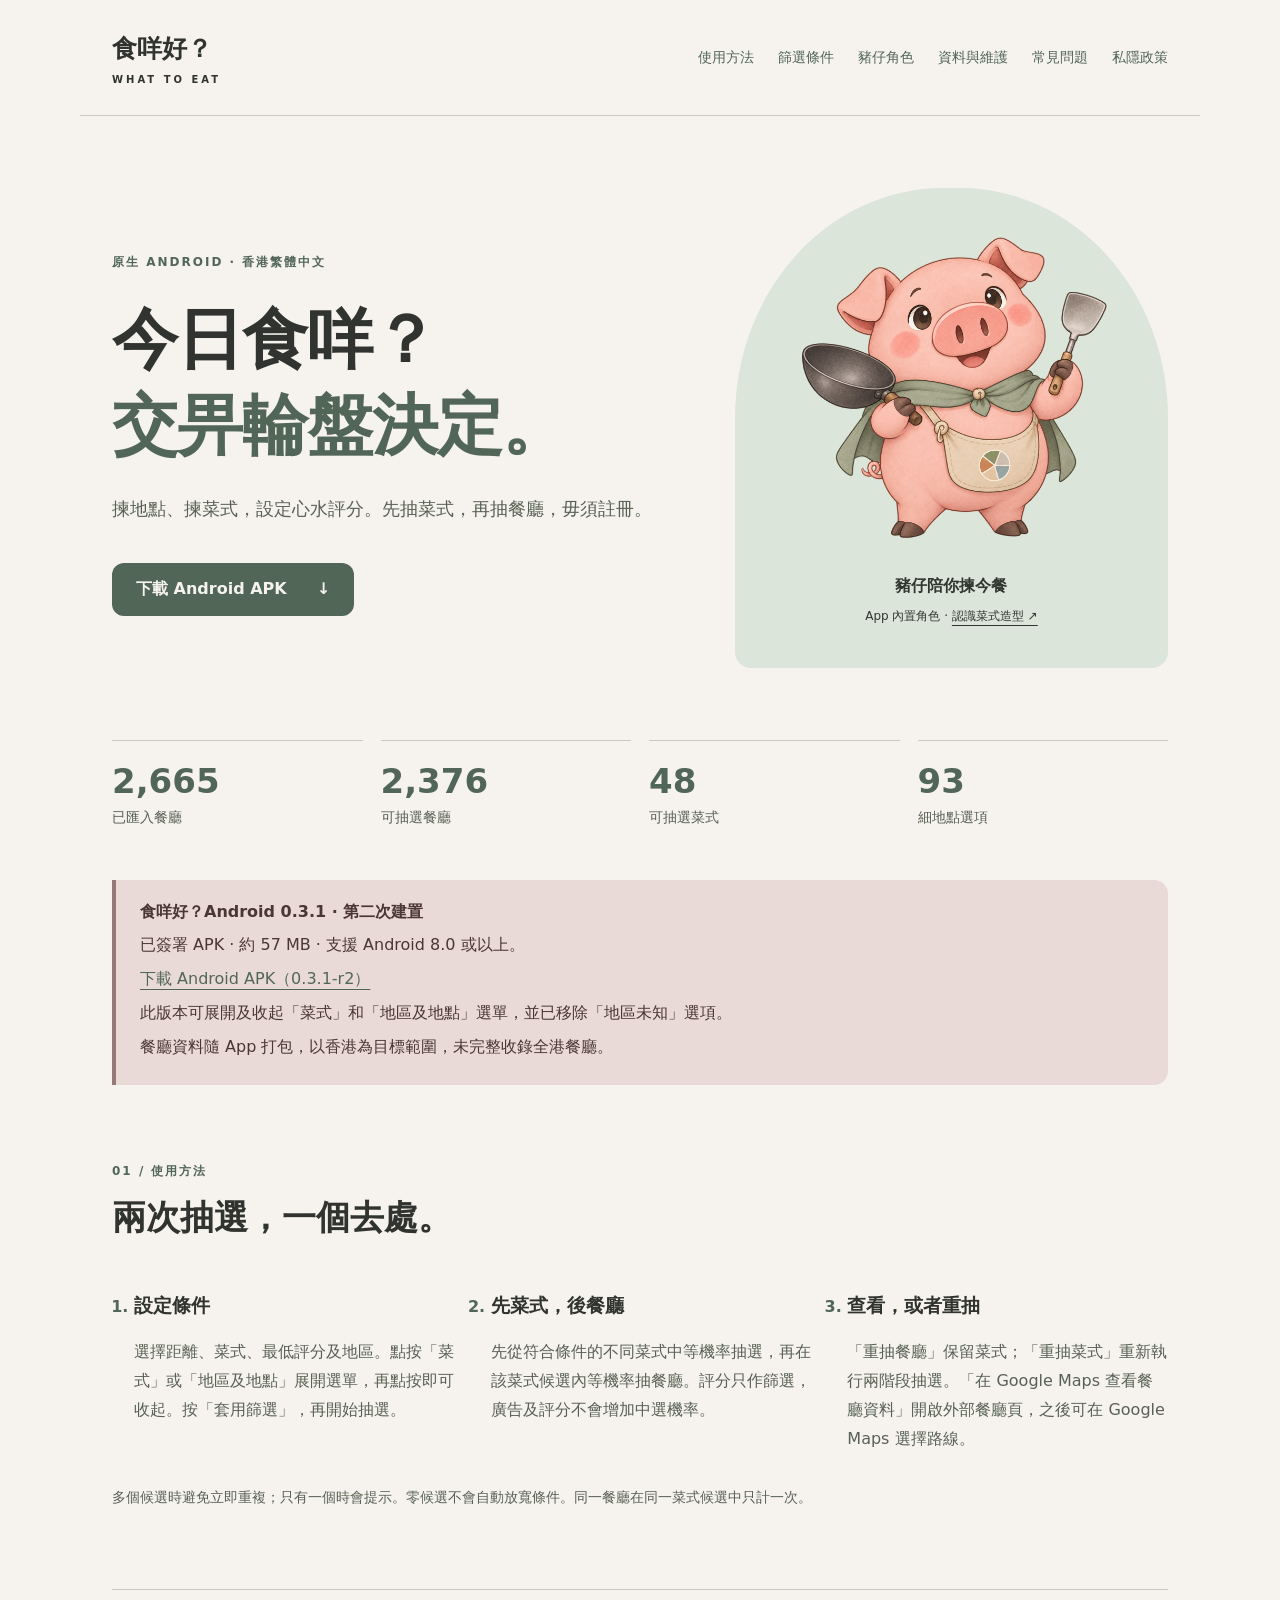
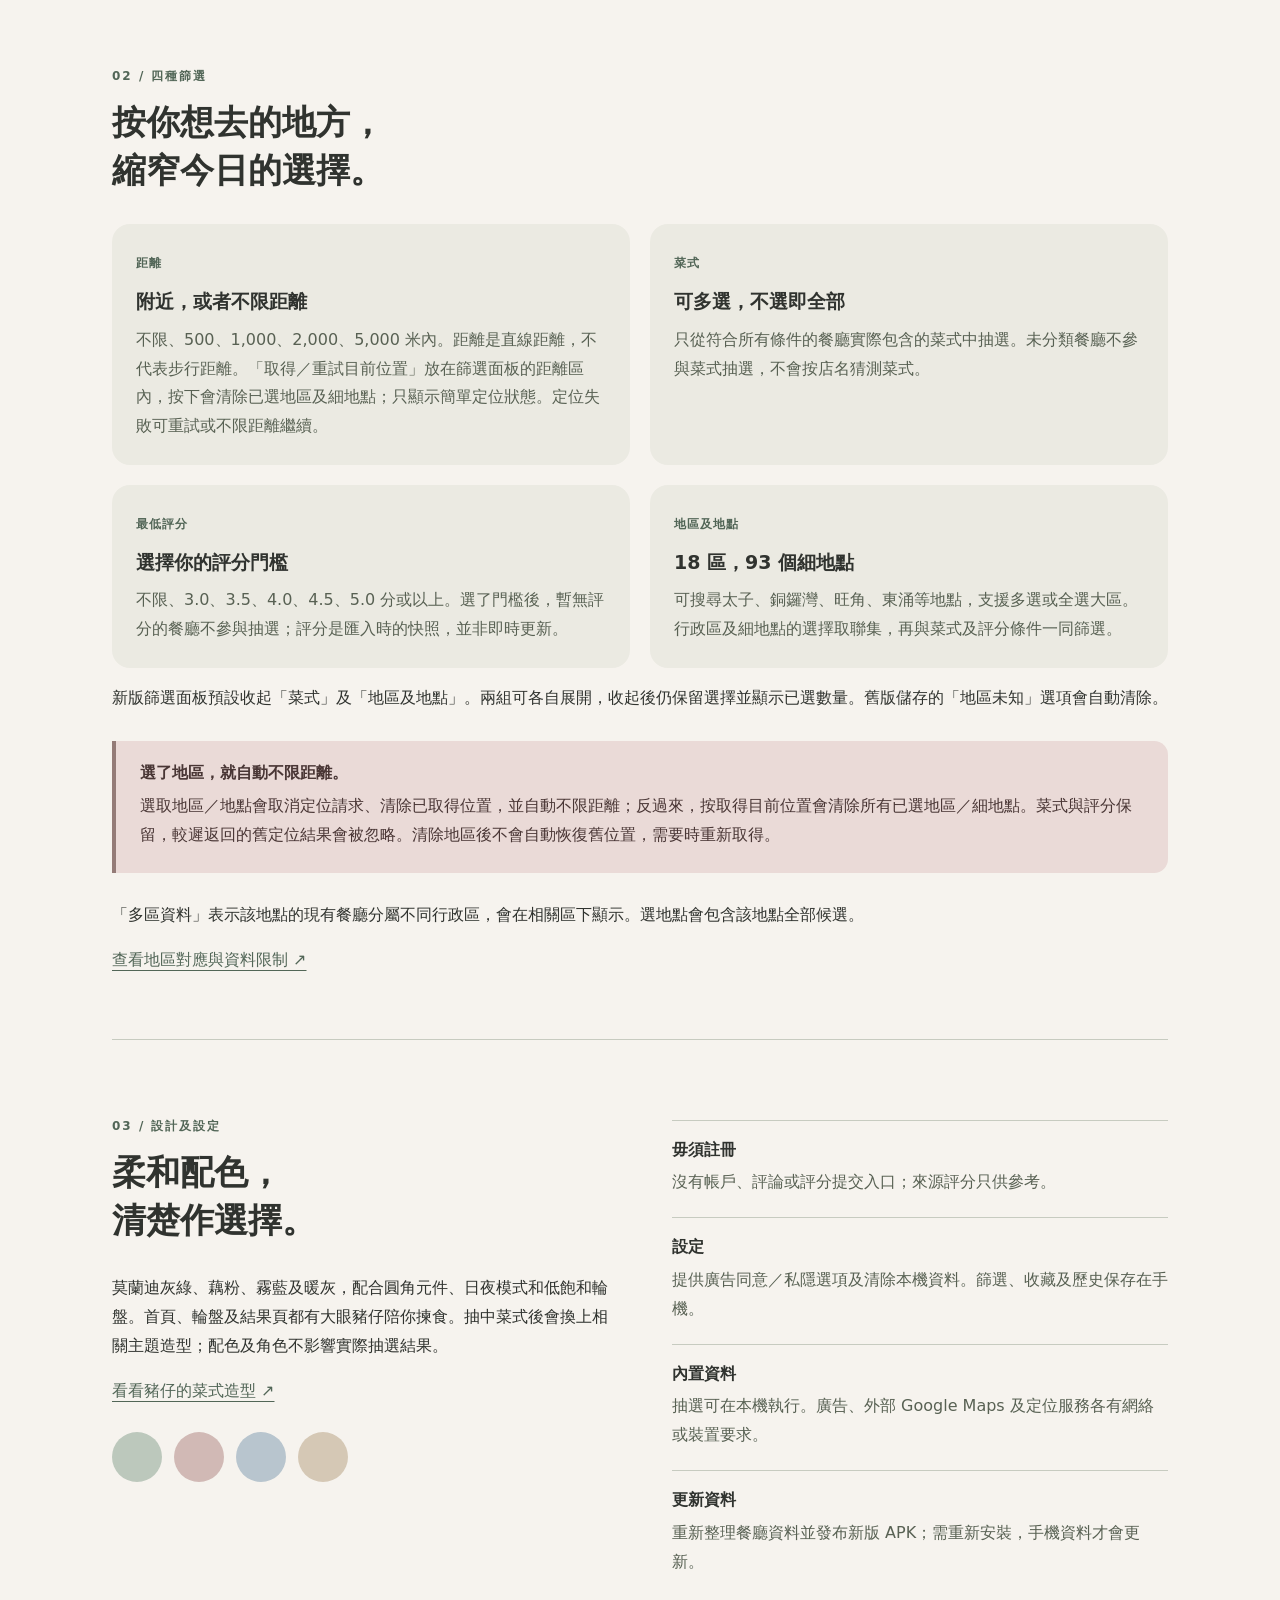
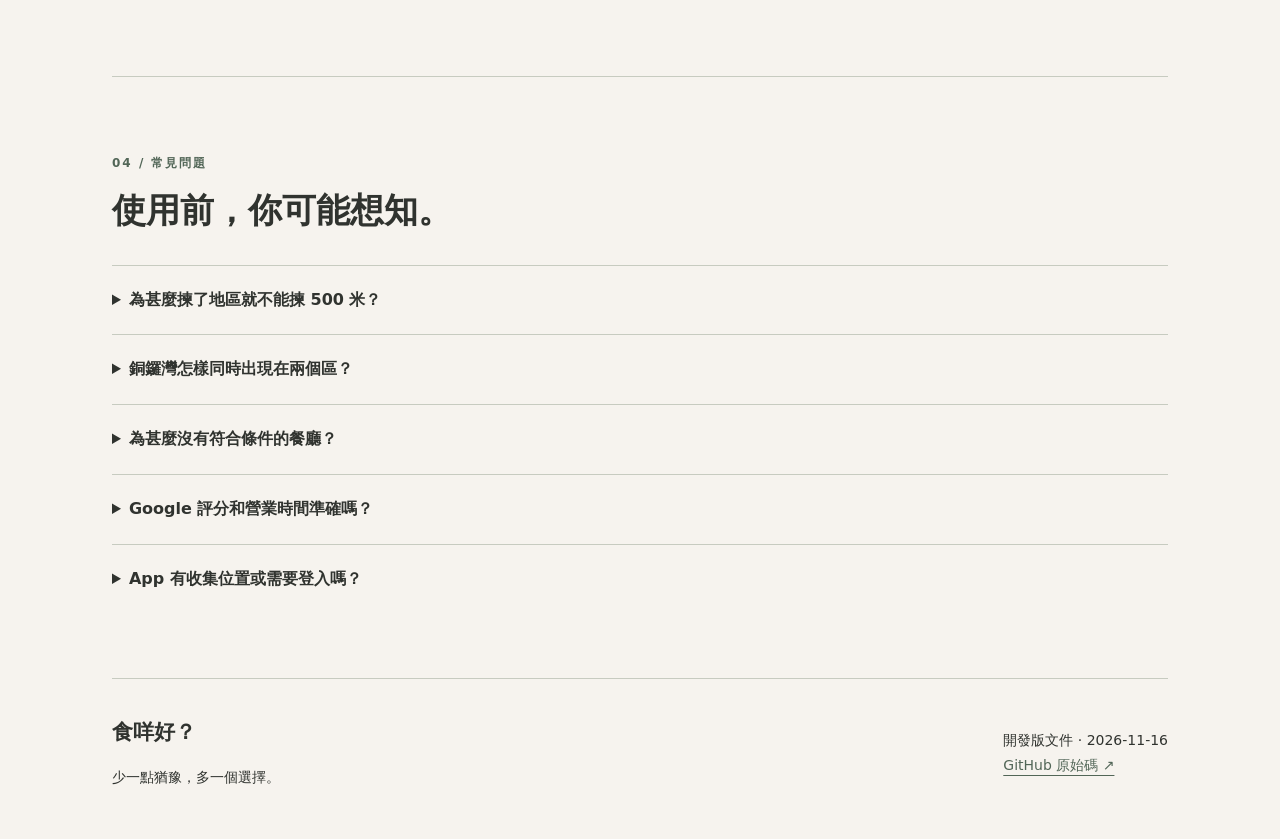
==== commit 97f8f8f1: "Publish the app privacy policy on GitHub Pages" ====
--- a/docs/index.html
+++ b/docs/index.html
@@ -1,9 +1,9 @@
 <!doctype html>
 <html lang="zh-HK"><head><meta charset="utf-8"><meta name="viewport" content="width=device-width,initial-scale=1"><meta name="color-scheme" content="light dark"><meta name="description" content="食咩好？Android 餐廳抽選 App：篩選、地區選擇、資料來源與更新指南。"><title>App 使用說明｜食咩好？</title><link rel="stylesheet" href="style.css?v=0.3.1"></head>
-<body><a class="skip" href="#main">跳至內容</a><header><a class="brand" href="index.html">食咩好？<small>WHAT TO EAT</small></a><nav aria-label="主選單"><a href="index.html#guide">使用方法</a><a href="index.html#filters">篩選條件</a><a href="mascot.html">豬仔角色</a><a href="data.html">資料與維護</a><a href="index.html#faq">常見問題</a></nav></header><main id="main"><section class="hero"><div><p class="eyebrow">原生 ANDROID · 香港繁體中文</p><h1>今日食咩？<br><span>交畀輪盤決定。</span></h1><p class="lead">揀地點、揀菜式，設定心水評分。先抽菜式，再抽餐廳，毋須註冊。</p><a class="button" href="#download">下載 Android APK <span aria-hidden="true">↓</span></a></div><aside class="illustration"><img class="hero-mascot" src="assets/mascot-base.png" width="1254" height="1254" alt="大眼豬仔披着灰綠披肩，拿着鑊和鑊鏟"><p>豬仔陪你揀今餐</p><small>App 內置角色 · <a href="mascot.html">認識菜式造型 ↗</a></small></aside></section><div class="metrics" aria-label="目前內置資料統計"><div><strong>2,665</strong><span>已匯入餐廳</span></div><div><strong>2,376</strong><span>可抽選餐廳</span></div><div><strong>48</strong><span>可抽選菜式</span></div><div><strong>93</strong><span>細地點選項</span></div></div>
+<body><a class="skip" href="#main">跳至內容</a><header><a class="brand" href="index.html">食咩好？<small>WHAT TO EAT</small></a><nav aria-label="主選單"><a href="index.html#guide">使用方法</a><a href="index.html#filters">篩選條件</a><a href="mascot.html">豬仔角色</a><a href="data.html">資料與維護</a><a href="index.html#faq">常見問題</a><a href="privacy.html">私隱政策</a></nav></header><main id="main"><section class="hero"><div><p class="eyebrow">原生 ANDROID · 香港繁體中文</p><h1>今日食咩？<br><span>交畀輪盤決定。</span></h1><p class="lead">揀地點、揀菜式，設定心水評分。先抽菜式，再抽餐廳，毋須註冊。</p><a class="button" href="#download">下載 Android APK <span aria-hidden="true">↓</span></a></div><aside class="illustration"><img class="hero-mascot" src="assets/mascot-base.png" width="1254" height="1254" alt="大眼豬仔披着灰綠披肩，拿着鑊和鑊鏟"><p>豬仔陪你揀今餐</p><small>App 內置角色 · <a href="mascot.html">認識菜式造型 ↗</a></small></aside></section><div class="metrics" aria-label="目前內置資料統計"><div><strong>2,665</strong><span>已匯入餐廳</span></div><div><strong>2,376</strong><span>可抽選餐廳</span></div><div><strong>48</strong><span>可抽選菜式</span></div><div><strong>93</strong><span>細地點選項</span></div></div>
 <div id="download" class="notice"><strong>食咩好？Android 0.3.1 · 第二次建置</strong><p>已簽署 APK · 約 57 MB · 支援 Android 8.0 或以上。</p><p><a href="https://github.com/derekwong713/Android-app---What-to-eat/releases/download/v0.3.1-r2/app-live-release.apk">下載 Android APK（0.3.1-r2）</a></p><p>此版本可展開及收起「菜式」和「地區及地點」選單，並已移除「地區未知」選項。</p><p>餐廳資料隨 App 打包，以香港為目標範圍，未完整收錄全港餐廳。</p></div>
 <section id="guide"><p class="eyebrow">01 / 使用方法</p><h2>兩次抽選，一個去處。</h2><ol class="steps"><li><h3>設定條件</h3><p>選擇距離、菜式、最低評分及地區。點按「菜式」或「地區及地點」展開選單，再點按即可收起。按「套用篩選」，再開始抽選。</p></li><li><h3>先菜式，後餐廳</h3><p>先從符合條件的不同菜式中等機率抽選，再在該菜式候選內等機率抽餐廳。評分只作篩選，廣告及評分不會增加中選機率。</p></li><li><h3>查看，或者重抽</h3><p>「重抽餐廳」保留菜式；「重抽菜式」重新執行兩階段抽選。「在 Google Maps 查看餐廳資料」開啟外部餐廳頁，之後可在 Google Maps 選擇路線。</p></li></ol><p class="muted">多個候選時避免立即重複；只有一個時會提示。零候選不會自動放寬條件。同一餐廳在同一菜式候選中只計一次。</p></section>
 <section id="filters"><p class="eyebrow">02 / 四種篩選</p><h2>按你想去的地方，<br>縮窄今日的選擇。</h2><div class="cards"><article><span class="tag">距離</span><h3>附近，或者不限距離</h3><p>不限、500、1,000、2,000、5,000 米內。距離是直線距離，不代表步行距離。「取得／重試目前位置」放在篩選面板的距離區內，按下會清除已選地區及細地點；只顯示簡單定位狀態。定位失敗可重試或不限距離繼續。</p></article><article><span class="tag">菜式</span><h3>可多選，不選即全部</h3><p>只從符合所有條件的餐廳實際包含的菜式中抽選。未分類餐廳不參與菜式抽選，不會按店名猜測菜式。</p></article><article><span class="tag">最低評分</span><h3>選擇你的評分門檻</h3><p>不限、3.0、3.5、4.0、4.5、5.0 分或以上。選了門檻後，暫無評分的餐廳不參與抽選；評分是匯入時的快照，並非即時更新。</p></article><article><span class="tag">地區及地點</span><h3>18 區，93 個細地點</h3><p>可搜尋太子、銅鑼灣、旺角、東涌等地點，支援多選或全選大區。行政區及細地點的選擇取聯集，再與菜式及評分條件一同篩選。</p></article></div><p>新版篩選面板預設收起「菜式」及「地區及地點」。兩組可各自展開，收起後仍保留選擇並顯示已選數量。舊版儲存的「地區未知」選項會自動清除。</p><div class="callout"><strong>選了地區，就自動不限距離。</strong><p>選取地區／地點會取消定位請求、清除已取得位置，並自動不限距離；反過來，按取得目前位置會清除所有已選地區／細地點。菜式與評分保留，較遲返回的舊定位結果會被忽略。清除地區後不會自動恢復舊位置，需要時重新取得。</p></div><p>「多區資料」表示該地點的現有餐廳分屬不同行政區，會在相關區下顯示。選地點會包含該地點全部候選。</p><a href="data.html#districts">查看地區對應與資料限制 ↗</a></section>
 <section class="split"><div><p class="eyebrow">03 / 設計及設定</p><h2>柔和配色，<br>清楚作選擇。</h2><p>莫蘭迪灰綠、藕粉、霧藍及暖灰，配合圓角元件、日夜模式和低飽和輪盤。首頁、輪盤及結果頁都有大眼豬仔陪你揀食。抽中菜式後會換上相關主題造型；配色及角色不影響實際抽選結果。</p><a href="mascot.html">看看豬仔的菜式造型 ↗</a><div class="swatches" aria-label="灰綠、藕粉、霧藍、暖灰配色"><span></span><span></span><span></span><span></span></div></div><dl><dt>毋須註冊</dt><dd>沒有帳戶、評論或評分提交入口；來源評分只供參考。</dd><dt>設定</dt><dd>提供廣告同意／私隱選項及清除本機資料。篩選、收藏及歷史保存在手機。</dd><dt>內置資料</dt><dd>抽選可在本機執行。廣告、外部 Google Maps 及定位服務各有網絡或裝置要求。</dd><dt>更新資料</dt><dd>重新整理餐廳資料並發布新版 APK；需重新安裝，手機資料才會更新。</dd></dl></section>
 <section id="faq"><p class="eyebrow">04 / 常見問題</p><h2>使用前，你可能想知。</h2><details><summary>為甚麼揀了地區就不能揀 500 米？</summary><p>地區選擇代表你想在指定地點找餐廳，未必在目前位置附近。因此 App 自動不限距離；清除所有地區後，可重新選擇有限距離。</p></details><details><summary>銅鑼灣怎樣同時出現在兩個區？</summary><p>行政區按每間餐廳的來源座標及官方邊界分類，地點名稱則保留來源標記。本批銅鑼灣資料在灣仔區及東區均有記錄。選「銅鑼灣」包含兩區中標為該地點的候選；來源座標及標記仍可能有誤。</p></details><details><summary>為甚麼沒有符合條件的餐廳？</summary><p>可調整菜式、評分或地區；沒有選地區時也可調整距離。未分類、明確停業及不符合條件的餐廳不參與抽選，App 不會自行放寬條件。</p></details><details><summary>Google 評分和營業時間準確嗎？</summary><p>評分是來源資料的快照，並非即時評分。營業時間目前未整理，顯示「未知」；未知不等於已關門。明確停業的餐廳不參與抽選。</p></details><details><summary>App 有收集位置或需要登入嗎？</summary><p>毋須登入。有限距離使用裝置目前位置在本機篩選，不傳送到 Supabase。AdMob 及外部 Google Maps 有其自身私隱流程；正式發布前仍需完善營運者、聯絡資料及私隱政策。</p></details></section></main>
-<footer><div><strong>食咩好？</strong><p>少一點猶豫，多一個選擇。</p></div><p>開發版文件 · 2026-11-09<br><a href="https://github.com/derekwong713/Android-app---What-to-eat">GitHub 原始碼 ↗</a></p></footer></body></html>
+<footer><div><strong>食咩好？</strong><p>少一點猶豫，多一個選擇。</p></div><p>開發版文件 · 2026-11-16<br><a href="https://github.com/derekwong713/Android-app---What-to-eat">GitHub 原始碼 ↗</a></p></footer></body></html>
